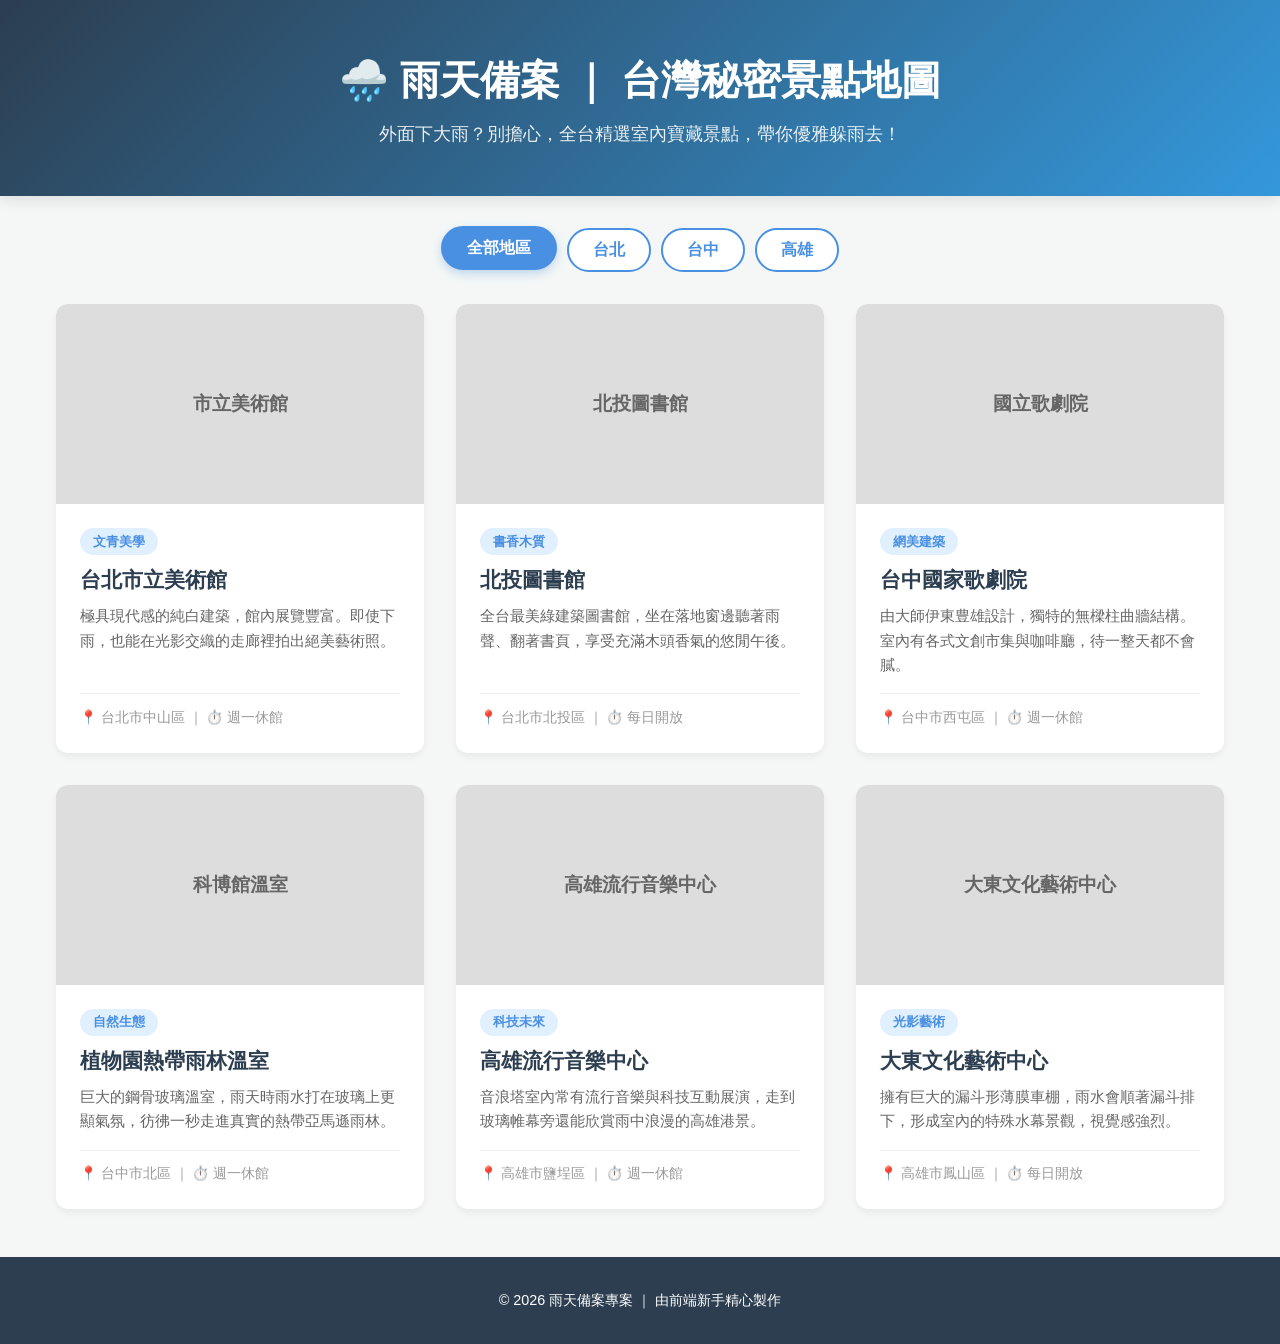
==== rainy-day/index.html @ e61b1279 "新增雨天備案網頁" ====
<!DOCTYPE html>
<html lang="zh-TW">
<head>
    <meta charset="UTF-8">
    <meta name="viewport" content="width=device-width, initial-scale=1.0">
    <title>雨天備案｜台灣秘密景點地圖</title>
    <style>
        /* --- 基礎設定 & 變數 (參考個人作品集風) --- */
        :root {
            --primary-color: #4a90e2;
            --bg-color: #f4f7f6;
            --card-bg: #ffffff;
            --text-color: #333333;
        }

        * {
            margin: 0;
            padding: 0;
            box-sizing: border-box;
            font-family: 'Segoe UI', Tahoma, Geneva, Verdana, sans-serif;
        }

        body {
            background-color: var(--bg-color);
            color: var(--text-color);
            line-height: 1.6;
        }

        /* --- 橫幅標頭 (參考 YouTuber 範例的大氣視覺) --- */
        header {
            background: linear-gradient(135deg, #2c3e50, #3498db);
            color: white;
            text-align: center;
            padding: 3rem 1rem;
            box-shadow: 0 4px 15px rgba(0,0,0,0.1);
        }

        header h1 {
            font-size: 2.5rem;
            margin-bottom: 0.5rem;
        }

        header p {
            font-size: 1.1rem;
            opacity: 0.9;
        }

        /* --- 篩選按鈕區 (創新點：互動控制) --- */
        .filter-container {
            max-width: 1200px;
            margin: 2rem auto;
            padding: 0 1rem;
            display: flex;
            flex-wrap: wrap;
            justify-content: center;
            gap: 10px;
        }

        .filter-btn {
            background-color: var(--card-bg);
            border: 2px solid var(--primary-color);
            color: var(--primary-color);
            padding: 0.6rem 1.5rem;
            font-size: 1rem;
            font-weight: bold;
            border-radius: 25px;
            cursor: pointer;
            transition: all 0.3s ease;
        }

        .filter-btn.active, .filter-btn:hover {
            background-color: var(--primary-color);
            color: white;
            transform: translateY(-2px);
            box-shadow: 0 4px 10px rgba(74, 144, 226, 0.3);
        }

        /* --- 景點卡片網格 (參考寵物照顧網的 Grid 佈局) --- */
        .gallery-container {
            max-width: 1200px;
            margin: 0 auto 3rem auto;
            padding: 0 1rem;
            display: grid;
            grid-template-columns: repeat(auto-fill, minmax(300px, 1fr));
            gap: 2rem;
        }

        .spot-card {
            background-color: var(--card-bg);
            border-radius: 12px;
            overflow: hidden;
            box-shadow: 0 4px 6px rgba(0,0,0,0.05);
            transition: transform 0.3s ease, box-shadow 0.3s ease;
            display: flex;
            flex-direction: column;
        }

        .spot-card:hover {
            transform: translateY(-5px);
            box-shadow: 0 12px 20px rgba(0,0,0,0.1);
        }

        .spot-img {
            width: 100%;
            height: 200px;
            background-color: #ddd;
            display: flex;
            align-items: center;
            justify-content: center;
            color: #666;
            font-weight: bold;
            font-size: 1.2rem;
            background-size: cover;
            background-position: center;
        }

        .spot-info {
            padding: 1.5rem;
            display: flex;
            flex-direction: column;
            flex-grow: 1;
        }

        .spot-tag {
            align-self: flex-start;
            background-color: #e1f0fe;
            color: var(--primary-color);
            padding: 0.2rem 0.8rem;
            font-size: 0.8rem;
            font-weight: bold;
            border-radius: 15px;
            margin-bottom: 0.5rem;
        }

        .spot-title {
            font-size: 1.3rem;
            margin-bottom: 0.5rem;
            color: #2c3e50;
        }

        .spot-desc {
            font-size: 0.95rem;
            color: #666;
            margin-bottom: 1rem;
            flex-grow: 1;
        }

        .spot-meta {
            font-size: 0.85rem;
            color: #999;
            border-top: 1px solid #eee;
            padding-top: 0.8rem;
        }

        /* 頁尾 */
        footer {
            text-align: center;
            padding: 2rem;
            background-color: #2c3e50;
            color: white;
            font-size: 0.9rem;
        }
    </style>
</head>
<body>

    <header>
        <h1>🌧️ 雨天備案 ｜ 台灣秘密景點地圖</h1>
        <p>外面下大雨？別擔心，全台精選室內寶藏景點，帶你優雅躲雨去！</p>
    </header>

    <div class="filter-container">
        <button class="filter-btn active" data-target="all">全部地區</button>
        <button class="filter-btn" data-target="taipei">台北</button>
        <button class="filter-btn" data-target="taichung">台中</button>
        <button class="filter-btn" data-target="kaohsiung">高雄</button>
    </div>

    <main class="gallery-container" id="gallery">
        
        <div class="spot-card" data-category="taipei">
            <div class="spot-img" style="background-image: url('https://picsum.photos/id/1019/600/400')">市立美術館</div>
            <div class="spot-info">
                <span class="spot-tag">文青美學</span>
                <h3 class="spot-title">台北市立美術館</h3>
                <p class="spot-desc">極具現代感的純白建築，館內展覽豐富。即使下雨，也能在光影交織的走廊裡拍出絕美藝術照。</p>
                <div class="spot-meta">📍 台北市中山區 ｜ ⏱️ 週一休館</div>
            </div>
        </div>

        <div class="spot-card" data-category="taipei">
            <div class="spot-img" style="background-image: url('https://picsum.photos/id/367/600/400')">北投圖書館</div>
            <div class="spot-info">
                <span class="spot-tag">書香木質</span>
                <h3 class="spot-title">北投圖書館</h3>
                <p class="spot-desc">全台最美綠建築圖書館，坐在落地窗邊聽著雨聲、翻著書頁，享受充滿木頭香氣的悠閒午後。</p>
                <div class="spot-meta">📍 台北市北投區 ｜ ⏱️ 每日開放</div>
            </div>
        </div>

        <div class="spot-card" data-category="taichung">
            <div class="spot-img" style="background-image: url('https://picsum.photos/id/433/600/400')">國立歌劇院</div>
            <div class="spot-info">
                <span class="spot-tag">網美建築</span>
                <h3 class="spot-title">台中國家歌劇院</h3>
                <p class="spot-desc">由大師伊東豊雄設計，獨特的無樑柱曲牆結構。室內有各式文創市集與咖啡廳，待一整天都不會膩。</p>
                <div class="spot-meta">📍 台中市西屯區 ｜ ⏱️ 週一休館</div>
            </div>
        </div>

        <div class="spot-card" data-category="taichung">
            <div class="spot-img" style="background-image: url('https://picsum.photos/id/96/600/400')">科博館溫室</div>
            <div class="spot-info">
                <span class="spot-tag">自然生態</span>
                <h3 class="spot-title">植物園熱帶雨林溫室</h3>
                <p class="spot-desc">巨大的鋼骨玻璃溫室，雨天時雨水打在玻璃上更顯氣氛，彷彿一秒走進真實的熱帶亞馬遜雨林。</p>
                <div class="spot-meta">📍 台中市北區 ｜ ⏱️ 週一休館</div>
            </div>
        </div>

        <div class="spot-card" data-category="kaohsiung">
            <div class="spot-img" style="background-image: url('https://picsum.photos/id/225/600/400')">高雄流行音樂中心</div>
            <div class="spot-info">
                <span class="spot-tag">科技未來</span>
                <h3 class="spot-title">高雄流行音樂中心</h3>
                <p class="spot-desc">音浪塔室內常有流行音樂與科技互動展演，走到玻璃帷幕旁還能欣賞雨中浪漫的高雄港景。</p>
                <div class="spot-meta">📍 高雄市鹽埕區 ｜ ⏱️ 週一休館</div>
            </div>
        </div>

        <div class="spot-card" data-category="kaohsiung">
            <div class="spot-img" style="background-image: url('https://picsum.photos/id/1062/600/400')">大東文化藝術中心</div>
            <div class="spot-info">
                <span class="spot-tag">光影藝術</span>
                <h3 class="spot-title">大東文化藝術中心</h3>
                <p class="spot-desc">擁有巨大的漏斗形薄膜車棚，雨水會順著漏斗排下，形成室內的特殊水幕景觀，視覺感強烈。</p>
                <div class="spot-meta">📍 高雄市鳳山區 ｜ ⏱️ 每日開放</div>
            </div>
        </div>

    </main>

    <footer>
        <p>&copy; 2026 雨天備案專案 ｜ 由前端新手精心製作</p>
    </footer>

    <script>
        document.addEventListener('DOMContentLoaded', () => {
            const buttons = document.querySelectorAll('.filter-btn');
            const cards = document.querySelectorAll('.spot-card');

            buttons.forEach(button => {
                button.addEventListener('click', () => {
                    // 1. 切換按鈕的 active 狀態
                    buttons.forEach(btn => btn.classList.remove('active'));
                    button.classList.add('active');

                    // 2. 獲取點擊的地區分類
                    const target = button.getAttribute('data-target');

                    // 3. 篩選卡片顯示
                    cards.forEach(card => {
                        const category = card.getAttribute('data-category');
                        
                        if (target === 'all' || target === category) {
                            card.style.display = 'flex'; // 顯示
                        } else {
                            card.style.display = 'none'; // 隱藏
                        }
                    });
                });
            });
        });
    </script>
</body>
</html>
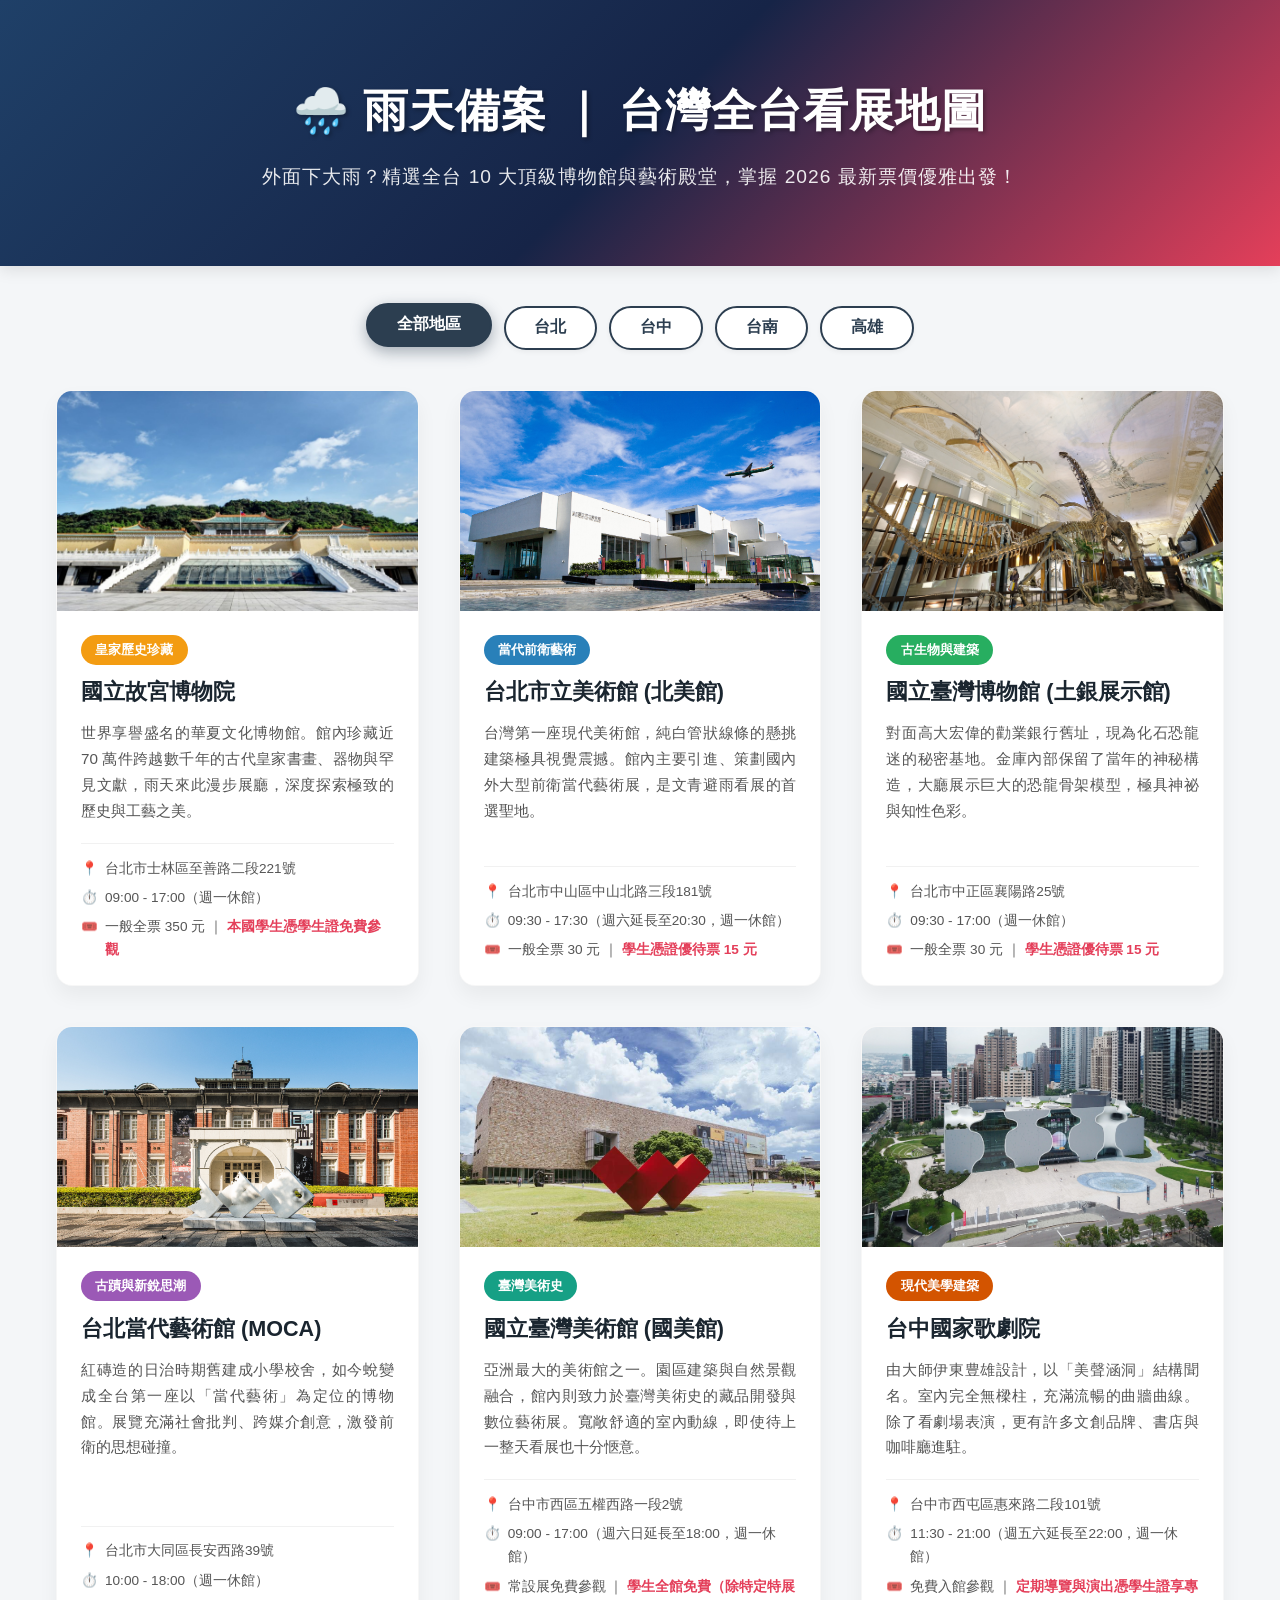
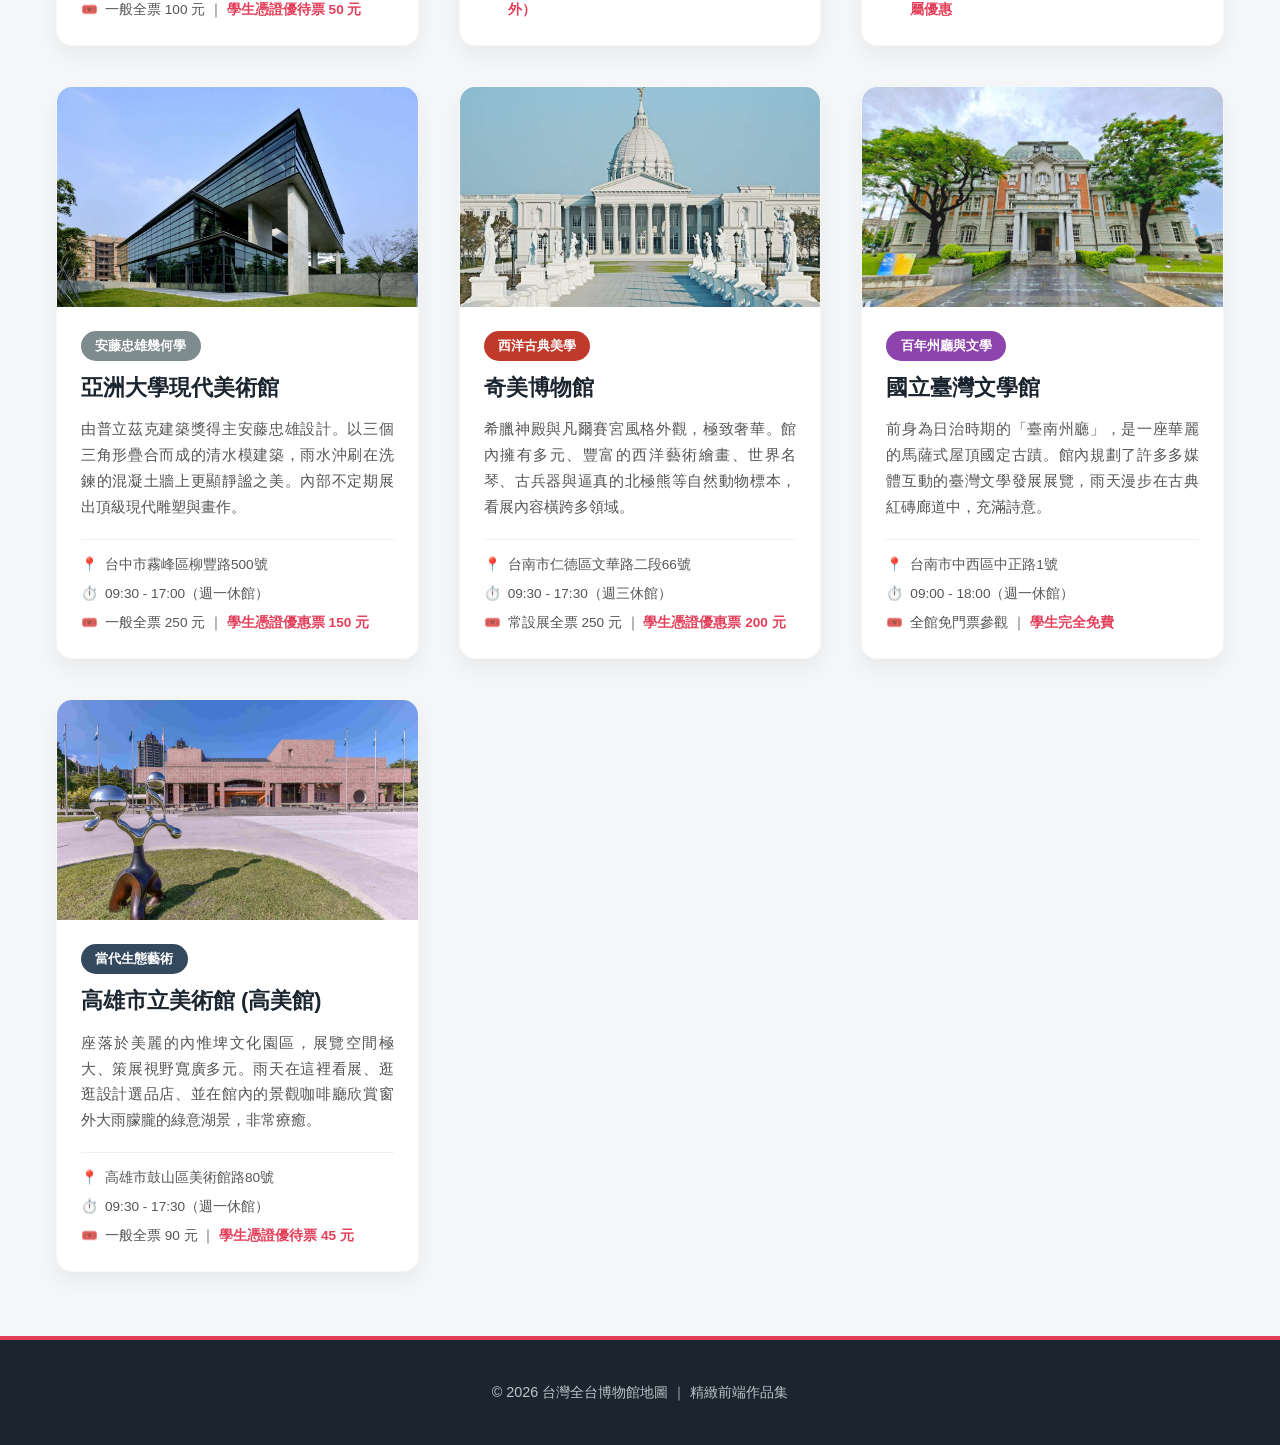
==== commit 28b8b7db: "更新雨天備案地圖" ====
--- a/rainy-day/index.html
+++ b/rainy-day/index.html
@@ -3,115 +3,116 @@
 <head>
     <meta charset="UTF-8">
     <meta name="viewport" content="width=device-width, initial-scale=1.0">
-    <title>雨天備案｜台灣秘密景點地圖</title>
+    <title>雨天備案｜台灣全台博物館地圖</title>
     <style>
-        /* --- 基礎設定 & 變數 (參考個人作品集風) --- */
+        /* --- 基礎設定 & 變數 --- */
         :root {
-            --primary-color: #4a90e2;
-            --bg-color: #f4f7f6;
+            --primary-color: #2c3e50;
+            --accent-color: #e43f5a;
+            --bg-color: #f4f6f8;
             --card-bg: #ffffff;
-            --text-color: #333333;
+            --text-color: #34495e;
         }
 
         * {
             margin: 0;
             padding: 0;
             box-sizing: border-box;
-            font-family: 'Segoe UI', Tahoma, Geneva, Verdana, sans-serif;
+            font-family: 'PingFang TC', 'Heiti TC', 'Microsoft JhengHei', sans-serif;
         }
 
         body {
             background-color: var(--bg-color);
             color: var(--text-color);
-            line-height: 1.6;
-        }
-
-        /* --- 橫幅標頭 (參考 YouTuber 範例的大氣視覺) --- */
+            line-height: 1.7;
+        }
+
+        /* --- 視覺大氣的網頁標頭 --- */
         header {
-            background: linear-gradient(135deg, #2c3e50, #3498db);
+            background: linear-gradient(135deg, #1f4068, #162447, #e43f5a);
             color: white;
             text-align: center;
-            padding: 3rem 1rem;
+            padding: 4.5rem 1rem;
             box-shadow: 0 4px 15px rgba(0,0,0,0.1);
         }
 
         header h1 {
-            font-size: 2.5rem;
-            margin-bottom: 0.5rem;
+            font-size: 2.8rem;
+            margin-bottom: 0.8rem;
+            text-shadow: 2px 2px 4px rgba(0,0,0,0.3);
+            letter-spacing: 1px;
         }
 
         header p {
-            font-size: 1.1rem;
+            font-size: 1.2rem;
             opacity: 0.9;
-        }
-
-        /* --- 篩選按鈕區 (創新點：互動控制) --- */
+            letter-spacing: 1px;
+        }
+
+        /* --- 縣市互動篩選按鈕 --- */
         .filter-container {
             max-width: 1200px;
-            margin: 2rem auto;
+            margin: 2.5rem auto;
             padding: 0 1rem;
             display: flex;
             flex-wrap: wrap;
             justify-content: center;
-            gap: 10px;
+            gap: 12px;
         }
 
         .filter-btn {
             background-color: var(--card-bg);
             border: 2px solid var(--primary-color);
             color: var(--primary-color);
-            padding: 0.6rem 1.5rem;
+            padding: 0.6rem 1.8rem;
             font-size: 1rem;
-            font-weight: bold;
-            border-radius: 25px;
+            font-weight: 600;
+            border-radius: 30px;
             cursor: pointer;
-            transition: all 0.3s ease;
+            transition: all 0.3s cubic-bezier(0.25, 0.8, 0.25, 1);
+            box-shadow: 0 2px 5px rgba(0,0,0,0.05);
         }
 
         .filter-btn.active, .filter-btn:hover {
             background-color: var(--primary-color);
             color: white;
-            transform: translateY(-2px);
-            box-shadow: 0 4px 10px rgba(74, 144, 226, 0.3);
-        }
-
-        /* --- 景點卡片網格 (參考寵物照顧網的 Grid 佈局) --- */
+            transform: translateY(-3px);
+            box-shadow: 0 5px 15px rgba(44, 62, 80, 0.4);
+        }
+
+        /* --- 景點卡片 RWD 網格佈局 --- */
         .gallery-container {
             max-width: 1200px;
-            margin: 0 auto 3rem auto;
+            margin: 0 auto 4rem auto;
             padding: 0 1rem;
             display: grid;
-            grid-template-columns: repeat(auto-fill, minmax(300px, 1fr));
-            gap: 2rem;
+            grid-template-columns: repeat(auto-fill, minmax(320px, 1fr));
+            gap: 2.5rem;
         }
 
         .spot-card {
             background-color: var(--card-bg);
-            border-radius: 12px;
+            border-radius: 16px;
             overflow: hidden;
-            box-shadow: 0 4px 6px rgba(0,0,0,0.05);
-            transition: transform 0.3s ease, box-shadow 0.3s ease;
+            box-shadow: 0 10px 20px rgba(0,0,0,0.05);
+            transition: all 0.3s cubic-bezier(0.25, 0.8, 0.25, 1);
             display: flex;
             flex-direction: column;
+            border: 1px solid rgba(0,0,0,0.03);
         }
 
         .spot-card:hover {
-            transform: translateY(-5px);
-            box-shadow: 0 12px 20px rgba(0,0,0,0.1);
+            transform: translateY(-8px);
+            box-shadow: 0 15px 30px rgba(0,0,0,0.12);
         }
 
         .spot-img {
             width: 100%;
-            height: 200px;
-            background-color: #ddd;
-            display: flex;
-            align-items: center;
-            justify-content: center;
-            color: #666;
-            font-weight: bold;
-            font-size: 1.2rem;
+            height: 220px;
             background-size: cover;
             background-position: center;
+            position: relative;
+            background-repeat: no-repeat;
         }
 
         .spot-info {
@@ -119,129 +120,232 @@
             display: flex;
             flex-direction: column;
             flex-grow: 1;
+            background: #fff;
         }
 
         .spot-tag {
             align-self: flex-start;
-            background-color: #e1f0fe;
+            background-color: #ebedef;
             color: var(--primary-color);
-            padding: 0.2rem 0.8rem;
+            padding: 0.25rem 0.9rem;
             font-size: 0.8rem;
-            font-weight: bold;
-            border-radius: 15px;
-            margin-bottom: 0.5rem;
+            font-weight: 700;
+            border-radius: 20px;
+            margin-bottom: 0.6rem;
         }
 
         .spot-title {
-            font-size: 1.3rem;
-            margin-bottom: 0.5rem;
-            color: #2c3e50;
+            font-size: 1.35rem;
+            margin-bottom: 0.6rem;
+            color: #1a252f;
+            font-weight: 700;
         }
 
         .spot-desc {
             font-size: 0.95rem;
-            color: #666;
-            margin-bottom: 1rem;
+            color: #555;
+            margin-bottom: 1.2rem;
             flex-grow: 1;
-        }
-
+            text-align: justify;
+        }
+
+        /* 資訊區塊樣式優化 */
         .spot-meta {
             font-size: 0.85rem;
-            color: #999;
-            border-top: 1px solid #eee;
+            color: #555;
+            border-top: 1px solid #f1f1f1;
             padding-top: 0.8rem;
+            display: flex;
+            flex-direction: column;
+            gap: 6px;
+        }
+
+        .spot-meta div {
+            display: flex;
+            align-items: flex-start;
+        }
+
+        .spot-meta span.icon {
+            min-width: 24px;
+        }
+
+        .student-discount {
+            color: #e43f5a;
+            font-weight: 600;
         }
 
         /* 頁尾 */
         footer {
             text-align: center;
-            padding: 2rem;
-            background-color: #2c3e50;
-            color: white;
+            padding: 2.5rem;
+            background-color: #1a252f;
+            color: #bdc3c7;
             font-size: 0.9rem;
+            border-top: 4px solid var(--accent-color);
         }
     </style>
 </head>
 <body>
 
     <header>
-        <h1>🌧️ 雨天備案 ｜ 台灣秘密景點地圖</h1>
-        <p>外面下大雨？別擔心，全台精選室內寶藏景點，帶你優雅躲雨去！</p>
+        <h1>🌧️ 雨天備案 ｜ 台灣全台看展地圖</h1>
+        <p>外面下大雨？精選全台 10 大頂級博物館與藝術殿堂，掌握 2026 最新票價優雅出發！</p>
     </header>
 
     <div class="filter-container">
         <button class="filter-btn active" data-target="all">全部地區</button>
         <button class="filter-btn" data-target="taipei">台北</button>
         <button class="filter-btn" data-target="taichung">台中</button>
+        <button class="filter-btn" data-target="tainan">台南</button>
         <button class="filter-btn" data-target="kaohsiung">高雄</button>
     </div>
 
     <main class="gallery-container" id="gallery">
         
         <div class="spot-card" data-category="taipei">
-            <div class="spot-img" style="background-image: url('https://picsum.photos/id/1019/600/400')">市立美術館</div>
-            <div class="spot-info">
-                <span class="spot-tag">文青美學</span>
-                <h3 class="spot-title">台北市立美術館</h3>
-                <p class="spot-desc">極具現代感的純白建築，館內展覽豐富。即使下雨，也能在光影交織的走廊裡拍出絕美藝術照。</p>
-                <div class="spot-meta">📍 台北市中山區 ｜ ⏱️ 週一休館</div>
+            <div class="spot-img" style="background-image: url('./images/npm.jpg')"></div>
+            <div class="spot-info">
+                <span class="spot-tag" style="background-color: #f39c12; color: white;">皇家歷史珍藏</span>
+                <h3 class="spot-title">國立故宮博物院</h3>
+                <p class="spot-desc">世界享譽盛名的華夏文化博物館。館內珍藏近 70 萬件跨越數千年的古代皇家書畫、器物與罕見文獻，雨天來此漫步展廳，深度探索極致的歷史與工藝之美。</p>
+                <div class="spot-meta">
+                    <div><span class="icon">📍</span><span>台北市士林區至善路二段221號</span></div>
+                    <div><span class="icon">⏱️</span><span>09:00 - 17:00（週一休館）</span></div>
+                    <div><span class="icon">🎟️</span><span>一般全票 350 元 ｜ <span class="student-discount">本國學生憑學生證免費參觀</span></span></div>
+                </div>
             </div>
         </div>
 
         <div class="spot-card" data-category="taipei">
-            <div class="spot-img" style="background-image: url('https://picsum.photos/id/367/600/400')">北投圖書館</div>
-            <div class="spot-info">
-                <span class="spot-tag">書香木質</span>
-                <h3 class="spot-title">北投圖書館</h3>
-                <p class="spot-desc">全台最美綠建築圖書館，坐在落地窗邊聽著雨聲、翻著書頁，享受充滿木頭香氣的悠閒午後。</p>
-                <div class="spot-meta">📍 台北市北投區 ｜ ⏱️ 每日開放</div>
+            <div class="spot-img" style="background-image: url('./images/tfam.jpg')"></div>
+            <div class="spot-info">
+                <span class="spot-tag" style="background-color: #2980b9; color: white;">當代前衛藝術</span>
+                <h3 class="spot-title">台北市立美術館 (北美館)</h3>
+                <p class="spot-desc">台灣第一座現代美術館，純白管狀線條的懸挑建築極具視覺震撼。館內主要引進、策劃國內外大型前衛當代藝術展，是文青避雨看展的首選聖地。</p>
+                <div class="spot-meta">
+                    <div><span class="icon">📍</span><span>台北市中山區中山北路三段181號</span></div>
+                    <div><span class="icon">⏱️</span><span>09:30 - 17:30（週六延長至20:30，週一休館）</span></div>
+                    <div><span class="icon">🎟️</span><span>一般全票 30 元 ｜ <span class="student-discount">學生憑證優待票 15 元</span></span></div>
+                </div>
+            </div>
+        </div>
+
+        <div class="spot-card" data-category="taipei">
+            <div class="spot-img" style="background-image: url('./images/ntm.jpg')"></div>
+            <div class="spot-info">
+                <span class="spot-tag" style="background-color: #27ae60; color: white;">古生物與建築</span>
+                <h3 class="spot-title">國立臺灣博物館 (土銀展示館)</h3>
+                <p class="spot-desc">對面高大宏偉的勸業銀行舊址，現為化石恐龍迷的秘密基地。金庫內部保留了當年的神秘構造，大廳展示巨大的恐龍骨架模型，極具神祕與知性色彩。</p>
+                <div class="spot-meta">
+                    <div><span class="icon">📍</span><span>台北市中正區襄陽路25號</span></div>
+                    <div><span class="icon">⏱️</span><span>09:30 - 17:00（週一休館）</span></div>
+                    <div><span class="icon">🎟️</span><span>一般全票 30 元 ｜ <span class="student-discount">學生憑證優待票 15 元</span></span></div>
+                </div>
+            </div>
+        </div>
+
+        <div class="spot-card" data-category="taipei">
+            <div class="spot-img" style="background-image: url('./images/moca.jpg')"></div>
+            <div class="spot-info">
+                <span class="spot-tag" style="background-color: #9b59b6; color: white;">古蹟與新銳思潮</span>
+                <h3 class="spot-title">台北當代藝術館 (MOCA)</h3>
+                <p class="spot-desc">紅磚造的日治時期舊建成小學校舍，如今蛻變成全台第一座以「當代藝術」為定位的博物館。展覽充滿社會批判、跨媒介創意，激發前衛的思想碰撞。</p>
+                <div class="spot-meta">
+                    <div><span class="icon">📍</span><span>台北市大同區長安西路39號</span></div>
+                    <div><span class="icon">⏱️</span><span>10:00 - 18:00（週一休館）</span></div>
+                    <div><span class="icon">🎟️</span><span>一般全票 100 元 ｜ <span class="student-discount">學生憑證優待票 50 元</span></span></div>
+                </div>
             </div>
         </div>
 
         <div class="spot-card" data-category="taichung">
-            <div class="spot-img" style="background-image: url('https://picsum.photos/id/433/600/400')">國立歌劇院</div>
-            <div class="spot-info">
-                <span class="spot-tag">網美建築</span>
+            <div class="spot-img" style="background-image: url('./images/ntmofa.jpg')"></div>
+            <div class="spot-info">
+                <span class="spot-tag" style="background-color: #16a085; color: white;">臺灣美術史</span>
+                <h3 class="spot-title">國立臺灣美術館 (國美館)</h3>
+                <p class="spot-desc">亞洲最大的美術館之一。園區建築與自然景觀融合，館內則致力於臺灣美術史的藏品開發與數位藝術展。寬敞舒適的室內動線，即使待上一整天看展也十分愜意。</p>
+                <div class="spot-meta">
+                    <div><span class="icon">📍</span><span>台中市西區五權西路一段2號</span></div>
+                    <div><span class="icon">⏱️</span><span>09:00 - 17:00（週六日延長至18:00，週一休館）</span></div>
+                    <div><span class="icon">🎟️</span><span>常設展免費參觀 ｜ <span class="student-discount">學生全館免費（除特定特展外）</span></span></div>
+                </div>
+            </div>
+        </div>
+
+        <div class="spot-card" data-category="taichung">
+            <div class="spot-img" style="background-image: url('./images/opera.jpg')"></div>
+            <div class="spot-info">
+                <span class="spot-tag" style="background-color: #d35400; color: white;">現代美學建築</span>
                 <h3 class="spot-title">台中國家歌劇院</h3>
-                <p class="spot-desc">由大師伊東豊雄設計，獨特的無樑柱曲牆結構。室內有各式文創市集與咖啡廳，待一整天都不會膩。</p>
-                <div class="spot-meta">📍 台中市西屯區 ｜ ⏱️ 週一休館</div>
+                <p class="spot-desc">由大師伊東豊雄設計，以「美聲涵洞」結構聞名。室內完全無樑柱，充滿流暢的曲牆曲線。除了看劇場表演，更有許多文創品牌、書店與咖啡廳進駐。</p>
+                <div class="spot-meta">
+                    <div><span class="icon">📍</span><span>台中市西屯區惠來路二段101號</span></div>
+                    <div><span class="icon">⏱️</span><span>11:30 - 21:00（週五六延長至22:00，週一休館）</span></div>
+                    <div><span class="icon">🎟️</span><span>免費入館參觀 ｜ <span class="student-discount">定期導覽與演出憑學生證享專屬優惠</span></span></div>
+                </div>
             </div>
         </div>
 
         <div class="spot-card" data-category="taichung">
-            <div class="spot-img" style="background-image: url('https://picsum.photos/id/96/600/400')">科博館溫室</div>
-            <div class="spot-info">
-                <span class="spot-tag">自然生態</span>
-                <h3 class="spot-title">植物園熱帶雨林溫室</h3>
-                <p class="spot-desc">巨大的鋼骨玻璃溫室，雨天時雨水打在玻璃上更顯氣氛，彷彿一秒走進真實的熱帶亞馬遜雨林。</p>
-                <div class="spot-meta">📍 台中市北區 ｜ ⏱️ 週一休館</div>
+            <div class="spot-img" style="background-image: url('./images/asia-museum.jpg')"></div>
+            <div class="spot-info">
+                <span class="spot-tag" style="background-color: #7f8c8d; color: white;">安藤忠雄幾何學</span>
+                <h3 class="spot-title">亞洲大學現代美術館</h3>
+                <p class="spot-desc">由普立茲克建築獎得主安藤忠雄設計。以三個三角形疊合而成的清水模建築，雨水沖刷在洗鍊的混凝土牆上更顯靜謐之美。內部不定期展出頂級現代雕塑與畫作。</p>
+                <div class="spot-meta">
+                    <div><span class="icon">📍</span><span>台中市霧峰區柳豐路500號</span></div>
+                    <div><span class="icon">⏱️</span><span>09:30 - 17:00（週一休館）</span></div>
+                    <div><span class="icon">🎟️</span><span>一般全票 250 元 ｜ <span class="student-discount">學生憑證優惠票 150 元</span></span></div>
+                </div>
+            </div>
+        </div>
+
+        <div class="spot-card" data-category="tainan">
+            <div class="spot-img" style="background-image: url('./images/chimei.jpg')"></div>
+            <div class="spot-info">
+                <span class="spot-tag" style="background-color: #c0392b; color: white;">西洋古典美學</span>
+                <h3 class="spot-title">奇美博物館</h3>
+                <p class="spot-desc">希臘神殿與凡爾賽宮風格外觀，極致奢華。館內擁有多元、豐富的西洋藝術繪畫、世界名琴、古兵器與逼真的北極熊等自然動物標本，看展內容橫跨多領域。</p>
+                <div class="spot-meta">
+                    <div><span class="icon">📍</span><span>台南市仁德區文華路二段66號</span></div>
+                    <div><span class="icon">⏱️</span><span>09:30 - 17:30（週三休館）</span></div>
+                    <div><span class="icon">🎟️</span><span>常設展全票 250 元 ｜ <span class="student-discount">學生憑證優惠票 200 元</span></span></div>
+                </div>
+            </div>
+        </div>
+
+        <div class="spot-card" data-category="tainan">
+            <div class="spot-img" style="background-image: url('./images/nmtl.jpg')"></div>
+            <div class="spot-info">
+                <span class="spot-tag" style="background-color: #8e44ad; color: white;">百年州廳與文學</span>
+                <h3 class="spot-title">國立臺灣文學館</h3>
+                <p class="spot-desc">前身為日治時期的「臺南州廳」，是一座華麗的馬薩式屋頂國定古蹟。館內規劃了許多多媒體互動的臺灣文學發展展覽，雨天漫步在古典紅磚廊道中，充滿詩意。</p>
+                <div class="spot-meta">
+                    <div><span class="icon">📍</span><span>台南市中西區中正路1號</span></div>
+                    <div><span class="icon">⏱️</span><span>09:00 - 18:00（週一休館）</span></div>
+                    <div><span class="icon">🎟️</span><span>全館免門票參觀 ｜ <span class="student-discount">學生完全免費</span></span></div>
+                </div>
             </div>
         </div>
 
         <div class="spot-card" data-category="kaohsiung">
-            <div class="spot-img" style="background-image: url('https://picsum.photos/id/225/600/400')">高雄流行音樂中心</div>
-            <div class="spot-info">
-                <span class="spot-tag">科技未來</span>
-                <h3 class="spot-title">高雄流行音樂中心</h3>
-                <p class="spot-desc">音浪塔室內常有流行音樂與科技互動展演，走到玻璃帷幕旁還能欣賞雨中浪漫的高雄港景。</p>
-                <div class="spot-meta">📍 高雄市鹽埕區 ｜ ⏱️ 週一休館</div>
-            </div>
-        </div>
-
-        <div class="spot-card" data-category="kaohsiung">
-            <div class="spot-img" style="background-image: url('https://picsum.photos/id/1062/600/400')">大東文化藝術中心</div>
-            <div class="spot-info">
-                <span class="spot-tag">光影藝術</span>
-                <h3 class="spot-title">大東文化藝術中心</h3>
-                <p class="spot-desc">擁有巨大的漏斗形薄膜車棚，雨水會順著漏斗排下，形成室內的特殊水幕景觀，視覺感強烈。</p>
-                <div class="spot-meta">📍 高雄市鳳山區 ｜ ⏱️ 每日開放</div>
+            <div class="spot-img" style="background-image: url('./images/kmfa.jpg')"></div>
+            <div class="spot-info">
+                <span class="spot-tag" style="background-color: #34495e; color: white;">當代生態藝術</span>
+                <h3 class="spot-title">高雄市立美術館 (高美館)</h3>
+                <p class="spot-desc">座落於美麗的內惟埤文化園區，展覽空間極大、策展視野寬廣多元。雨天在這裡看展、逛逛設計選品店、並在館內的景觀咖啡廳欣賞窗外大雨朦朧的綠意湖景，非常療癒。</p>
+                <div class="spot-meta">
+                    <div><span class="icon">📍</span><span>高雄市鼓山區美術館路80號</span></div>
+                    <div><span class="icon">⏱️</span><span>09:30 - 17:30（週一休館）</span></div>
+                    <div><span class="icon">🎟️</span><span>一般全票 90 元 ｜ <span class="student-discount">學生憑證優待票 45 元</span></span></div>
+                </div>
             </div>
         </div>
 
     </main>
 
     <footer>
-        <p>&copy; 2026 雨天備案專案 ｜ 由前端新手精心製作</p>
+        <p>&copy; 2026 台灣全台博物館地圖 ｜ 精緻前端作品集</p>
     </footer>
 
     <script>
@@ -251,21 +355,18 @@
 
             buttons.forEach(button => {
                 button.addEventListener('click', () => {
-                    // 1. 切換按鈕的 active 狀態
                     buttons.forEach(btn => btn.classList.remove('active'));
                     button.classList.add('active');
 
-                    // 2. 獲取點擊的地區分類
                     const target = button.getAttribute('data-target');
 
-                    // 3. 篩選卡片顯示
                     cards.forEach(card => {
                         const category = card.getAttribute('data-category');
                         
                         if (target === 'all' || target === category) {
-                            card.style.display = 'flex'; // 顯示
+                            card.style.display = 'flex';
                         } else {
-                            card.style.display = 'none'; // 隱藏
+                            card.style.display = 'none';
                         }
                     });
                 });
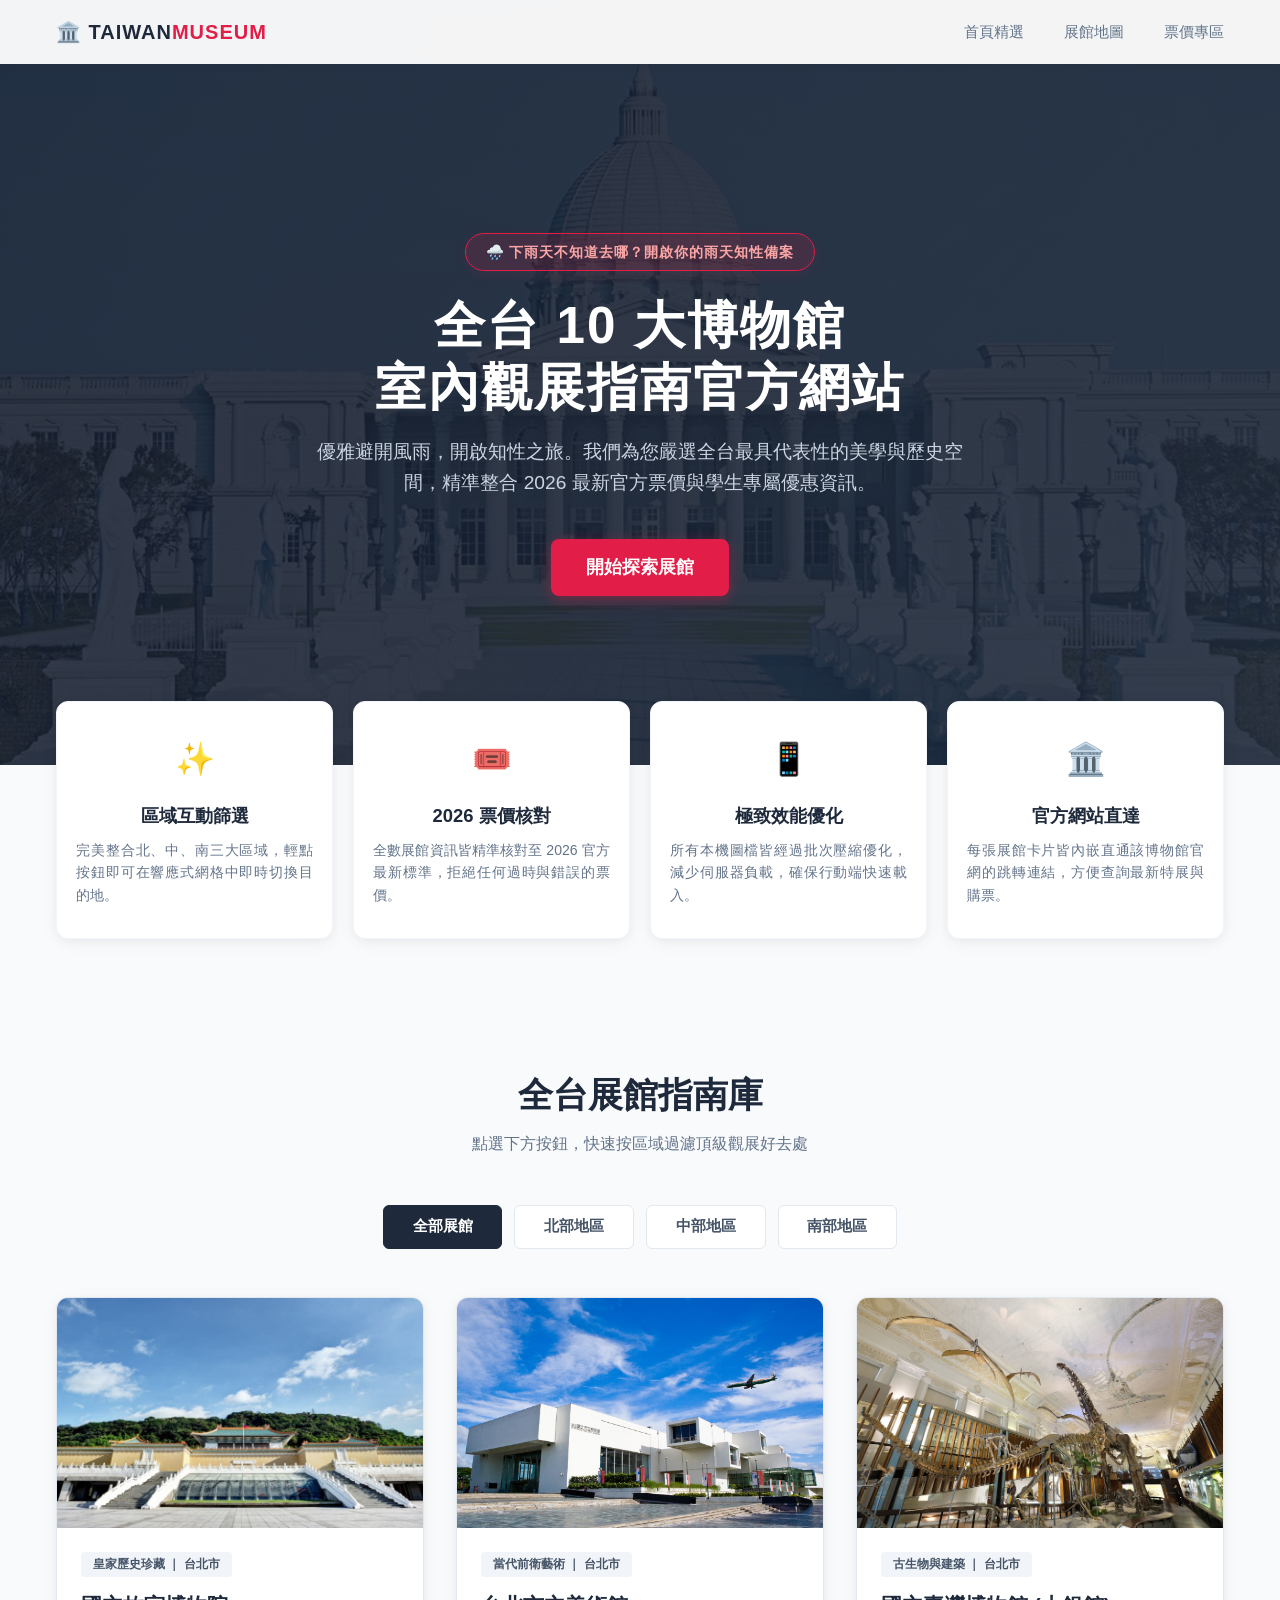
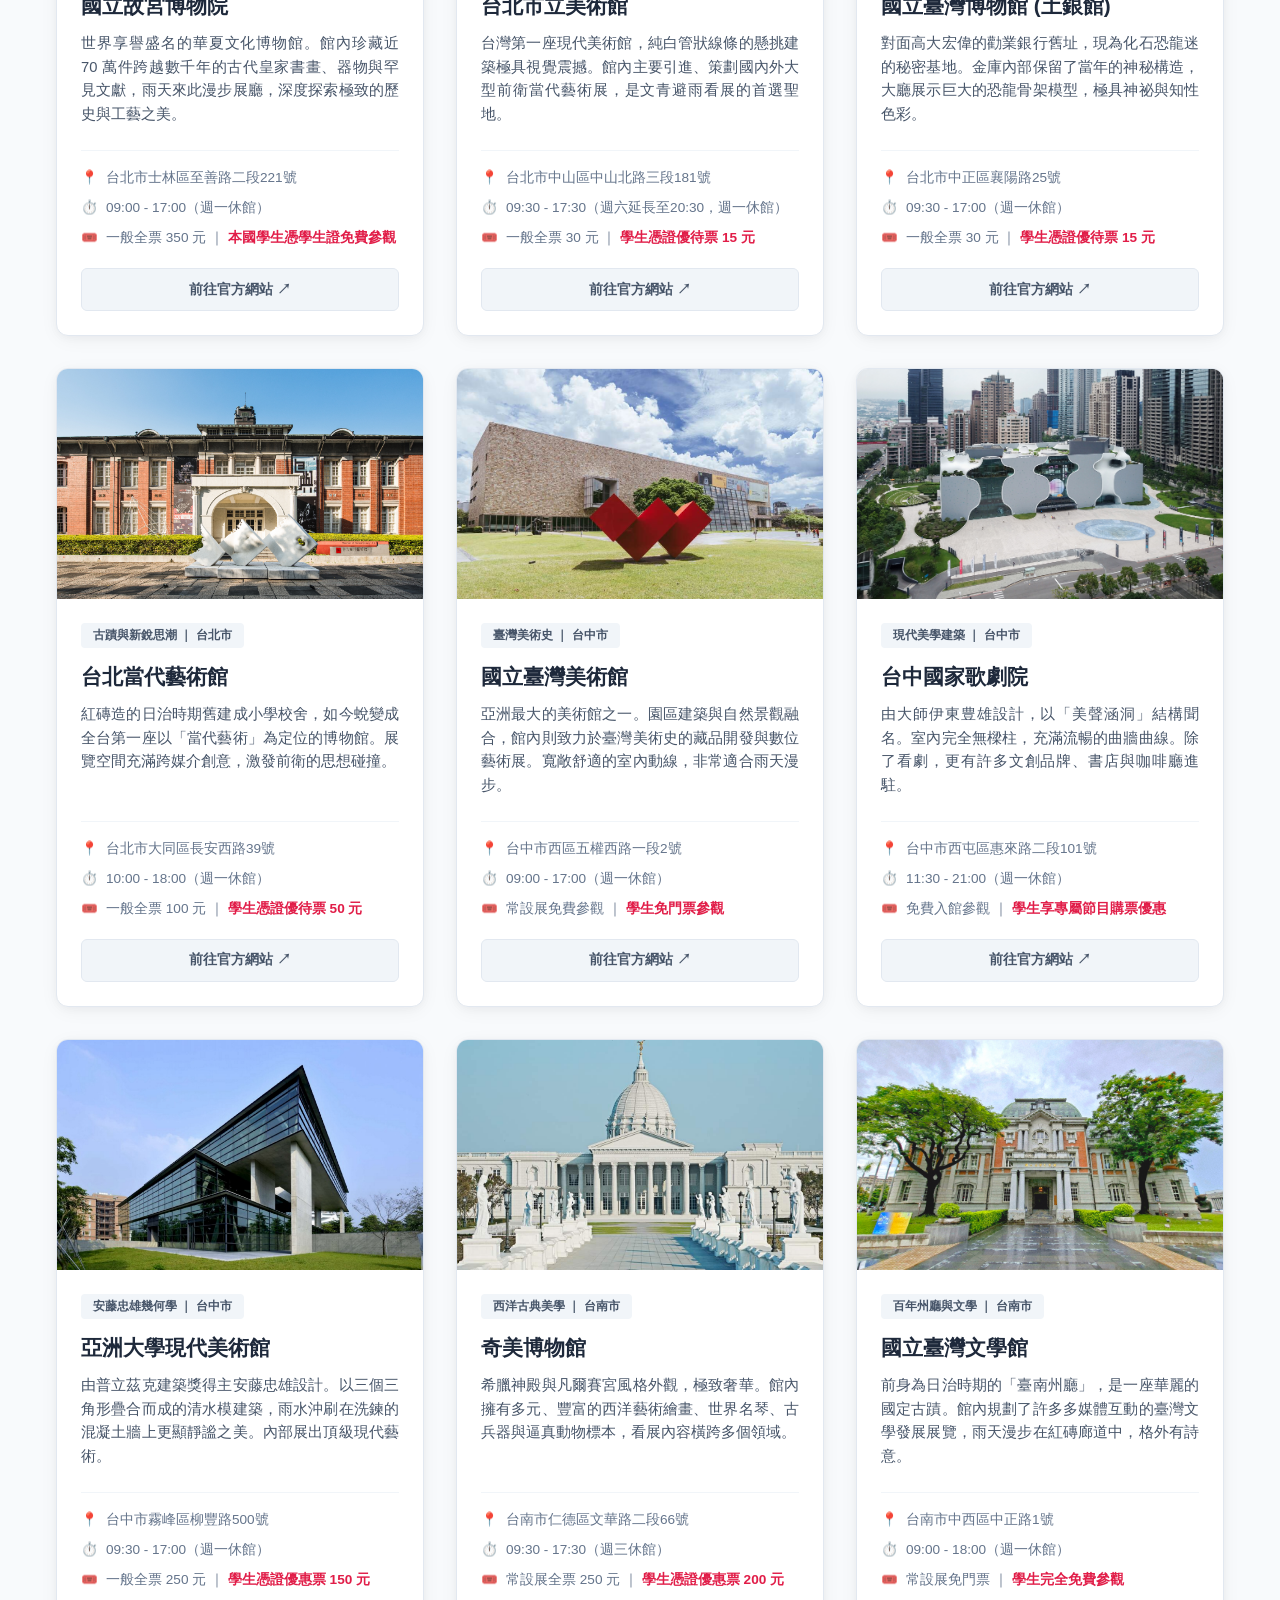
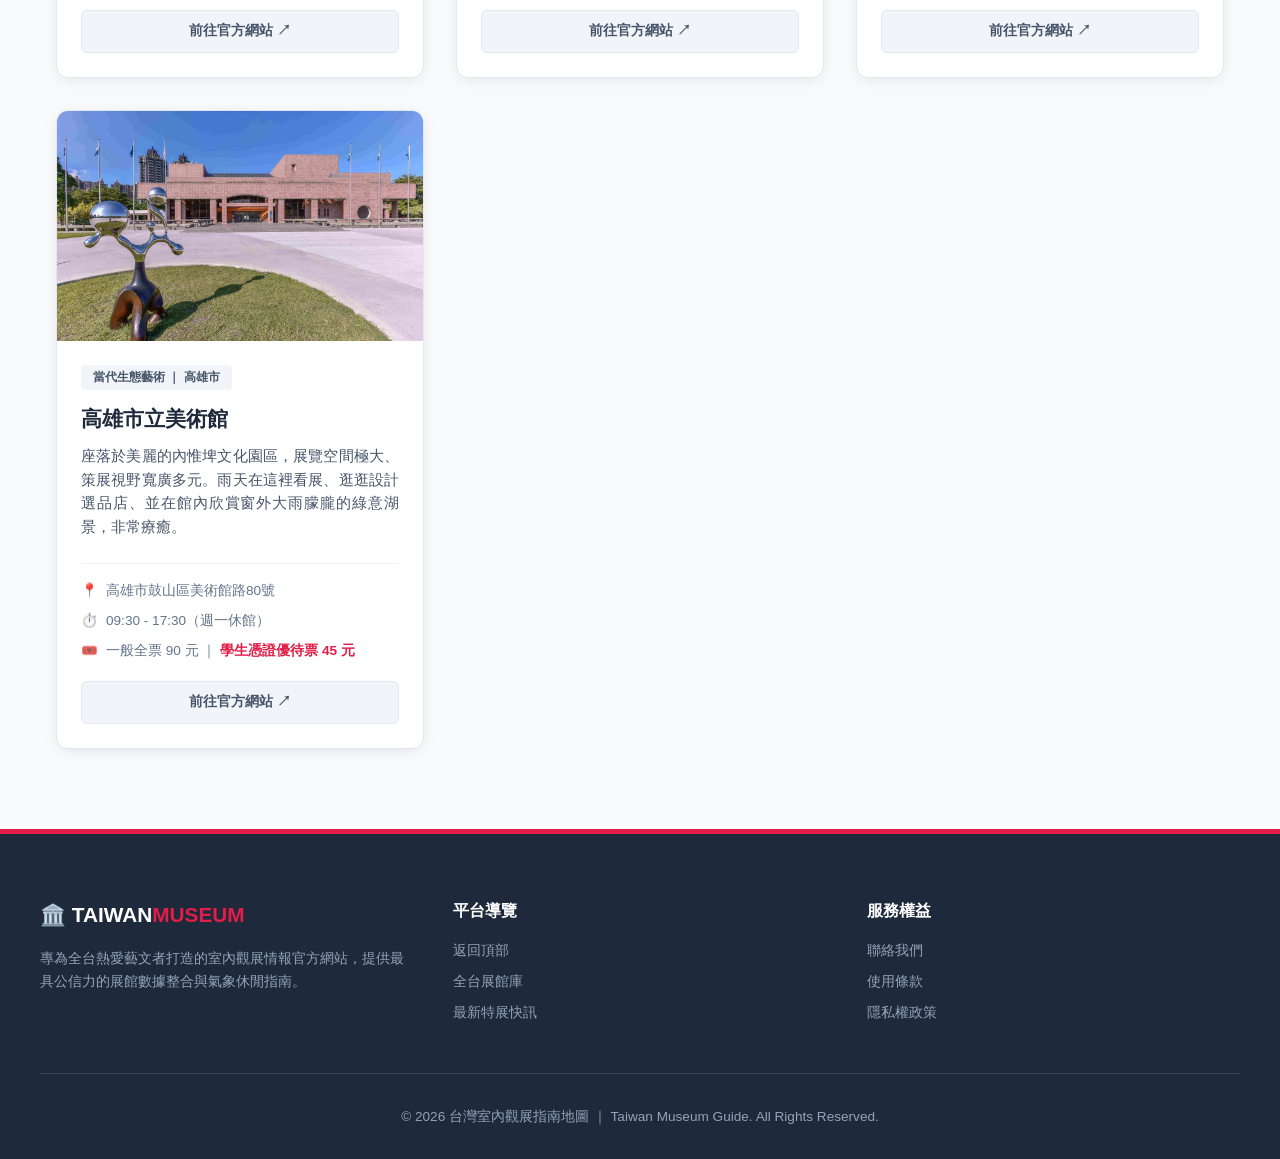
==== commit bdd6f251: "雨天備案" ====
--- a/rainy-day/index.html
+++ b/rainy-day/index.html
@@ -3,15 +3,16 @@
 <head>
     <meta charset="UTF-8">
     <meta name="viewport" content="width=device-width, initial-scale=1.0">
-    <title>雨天備案｜台灣全台博物館地圖</title>
+    <title>全台觀展指南｜10大博物館室內景點庫</title>
     <style>
-        /* --- 基礎設定 & 變數 --- */
+        /* --- 官網級視覺變數 --- */
         :root {
-            --primary-color: #2c3e50;
-            --accent-color: #e43f5a;
-            --bg-color: #f4f6f8;
-            --card-bg: #ffffff;
-            --text-color: #34495e;
+            --primary: #1e293b;       /* 質感深藍 */
+            --accent: #e11d48;        /* 時尚美學紅 */
+            --accent-hover: #be123c;
+            --bg-light: #f8fafc;      /* 舒服的背景灰 */
+            --card-shadow: 0 4px 20px -2px rgba(15, 23, 42, 0.06), 0 2px 10px -1px rgba(15, 23, 42, 0.04);
+            --nav-bg: rgba(255, 255, 255, 0.95);
         }
 
         * {
@@ -21,331 +22,639 @@
             font-family: 'PingFang TC', 'Heiti TC', 'Microsoft JhengHei', sans-serif;
         }
 
+        html {
+            scroll-behavior: smooth;
+        }
+
         body {
-            background-color: var(--bg-color);
-            color: var(--text-color);
-            line-height: 1.7;
-        }
-
-        /* --- 視覺大氣的網頁標頭 --- */
-        header {
-            background: linear-gradient(135deg, #1f4068, #162447, #e43f5a);
+            background-color: var(--bg-light);
+            color: #334155;
+            line-height: 1.6;
+        }
+
+        /* --- 1. 頂部導覽列 (Navbar) --- */
+        .navbar {
+            position: fixed;
+            top: 0;
+            left: 0;
+            width: 100%;
+            background-color: var(--nav-bg);
+            box-shadow: 0 1px 10px rgba(0,0,0,0.05);
+            z-index: 1000;
+            backdrop-filter: blur(8px);
+        }
+
+        .nav-container {
+            max-width: 1200px;
+            margin: 0 auto;
+            padding: 1rem;
+            display: flex;
+            justify-content: space-between;
+            align-items: center;
+        }
+
+        .nav-logo {
+            font-size: 1.25rem;
+            font-weight: 800;
+            color: var(--primary);
+            text-decoration: none;
+            letter-spacing: 1px;
+        }
+
+        .nav-logo span {
+            color: var(--accent);
+        }
+
+        .nav-links {
+            display: flex;
+            list-style: none;
+            gap: 2.5rem;
+        }
+
+        .nav-links a {
+            text-decoration: none;
+            color: #64748b;
+            font-weight: 500;
+            transition: color 0.3s;
+            font-size: 0.95rem;
+        }
+
+        .nav-links a:hover {
+            color: var(--accent);
+        }
+
+        /* --- 2. 官網大氣首頁 Banner (Hero Section) --- */
+        .hero {
+            min-height: 85vh;
+            background: linear-gradient(135deg, rgba(15, 23, 42, 0.85), rgba(30, 41, 59, 0.9)), 
+                        url('./images/chimei.jpg') center/cover no-repeat;
+            display: flex;
+            flex-direction: column;
+            justify-content: center;
+            align-items: center;
+            text-align: center;
+            padding: 6rem 2rem 2rem 2rem;
             color: white;
-            text-align: center;
-            padding: 4.5rem 1rem;
-            box-shadow: 0 4px 15px rgba(0,0,0,0.1);
-        }
-
-        header h1 {
-            font-size: 2.8rem;
-            margin-bottom: 0.8rem;
-            text-shadow: 2px 2px 4px rgba(0,0,0,0.3);
+        }
+
+        .profile-tag {
+            background: rgba(225, 29, 72, 0.15);
+            border: 1px solid var(--accent);
+            color: #fca5a5;
+            padding: 0.4rem 1.2rem;
+            border-radius: 20px;
+            font-size: 0.9rem;
+            font-weight: 600;
+            margin-bottom: 1.5rem;
             letter-spacing: 1px;
-        }
-
-        header p {
+            box-shadow: 0 4px 12px rgba(225, 29, 72, 0.1);
+        }
+
+        .hero h1 {
+            font-size: 3.2rem;
+            font-weight: 800;
+            margin-bottom: 1.2rem;
+            letter-spacing: 2px;
+            line-height: 1.2;
+        }
+
+        .hero p {
             font-size: 1.2rem;
-            opacity: 0.9;
-            letter-spacing: 1px;
-        }
-
-        /* --- 縣市互動篩選按鈕 --- */
-        .filter-container {
+            max-width: 650px;
+            color: #cbd5e1;
+            margin-bottom: 2.5rem;
+        }
+
+        .hero-btn {
+            background-color: var(--accent);
+            color: white;
+            text-decoration: none;
+            padding: 0.9rem 2.2rem;
+            font-size: 1.1rem;
+            font-weight: 600;
+            border-radius: 8px;
+            box-shadow: 0 4px 14px rgba(225, 29, 72, 0.4);
+            transition: all 0.3s;
+        }
+
+        .hero-btn:hover {
+            background-color: var(--accent-hover);
+            transform: translateY(-2px);
+            box-shadow: 0 6px 20px rgba(225, 29, 72, 0.5);
+        }
+
+        /* --- 3. 特色介紹區 (Features) - 4 欄對稱排版 --- */
+        .features {
             max-width: 1200px;
-            margin: 2.5rem auto;
-            padding: 0 1rem;
-            display: flex;
-            flex-wrap: wrap;
-            justify-content: center;
-            gap: 12px;
-        }
-
-        .filter-btn {
-            background-color: var(--card-bg);
-            border: 2px solid var(--primary-color);
-            color: var(--primary-color);
-            padding: 0.6rem 1.8rem;
-            font-size: 1rem;
-            font-weight: 600;
-            border-radius: 30px;
-            cursor: pointer;
-            transition: all 0.3s cubic-bezier(0.25, 0.8, 0.25, 1);
-            box-shadow: 0 2px 5px rgba(0,0,0,0.05);
-        }
-
-        .filter-btn.active, .filter-btn:hover {
-            background-color: var(--primary-color);
-            color: white;
-            transform: translateY(-3px);
-            box-shadow: 0 5px 15px rgba(44, 62, 80, 0.4);
-        }
-
-        /* --- 景點卡片 RWD 網格佈局 --- */
-        .gallery-container {
-            max-width: 1200px;
-            margin: 0 auto 4rem auto;
+            margin: -4rem auto 4rem auto;
             padding: 0 1rem;
             display: grid;
-            grid-template-columns: repeat(auto-fill, minmax(320px, 1fr));
-            gap: 2.5rem;
+            grid-template-columns: repeat(4, 1fr);
+            gap: 1.25rem;
+            position: relative;
+            z-index: 10;
+        }
+
+        .feature-card {
+            background: white;
+            padding: 2rem 1.2rem;
+            border-radius: 12px;
+            box-shadow: var(--card-shadow);
+            border: 1px solid #f1f5f9;
+            text-align: center;
+        }
+
+        .feature-icon {
+            font-size: 2rem;
+            margin-bottom: 1rem;
+            display: inline-block;
+        }
+
+        .feature-card h3 {
+            font-size: 1.15rem;
+            color: var(--primary);
+            margin-bottom: 0.5rem;
+        }
+
+        .feature-card p {
+            font-size: 0.88rem;
+            color: #64748b;
+            text-align: justify;
+        }
+
+        /* --- 4. 主體：互動探索區 --- */
+        .main-section {
+            max-width: 1200px;
+            margin: 0 auto 5rem auto;
+            padding: 4rem 1rem 0 1rem;
+        }
+
+        .section-header {
+            text-align: center;
+            margin-bottom: 3rem;
+        }
+
+        .section-header h2 {
+            font-size: 2.2rem;
+            color: var(--primary);
+            font-weight: 800;
+            margin-bottom: 0.5rem;
+        }
+
+        .section-header p {
+            color: #64748b;
+            font-size: 1rem;
+        }
+
+        /* 篩選按鈕列 */
+        .filter-bar {
+            display: flex;
+            justify-content: center;
+            flex-wrap: wrap;
+            gap: 12px;
+            margin-bottom: 3rem;
+        }
+
+        .filter-btn {
+            background: white;
+            border: 1px solid #e2e8f0;
+            color: #475569;
+            padding: 0.65rem 1.8rem;
+            font-size: 0.95rem;
+            font-weight: 600;
+            border-radius: 6px;
+            cursor: pointer;
+            transition: all 0.2s;
+        }
+
+        .filter-btn:hover {
+            border-color: var(--accent);
+            color: var(--accent);
+        }
+
+        .filter-btn.active {
+            background-color: var(--primary);
+            border-color: var(--primary);
+            color: white;
+        }
+
+        /* RWD 網格 */
+        .grid-container {
+            display: grid;
+            grid-template-columns: repeat(auto-fill, minmax(340px, 1fr));
+            gap: 2rem;
         }
 
         .spot-card {
-            background-color: var(--card-bg);
-            border-radius: 16px;
+            background: white;
+            border-radius: 12px;
             overflow: hidden;
-            box-shadow: 0 10px 20px rgba(0,0,0,0.05);
-            transition: all 0.3s cubic-bezier(0.25, 0.8, 0.25, 1);
+            box-shadow: var(--card-shadow);
+            border: 1px solid #e2e8f0;
             display: flex;
             flex-direction: column;
-            border: 1px solid rgba(0,0,0,0.03);
+            transition: transform 0.3s, box-shadow 0.3s;
         }
 
         .spot-card:hover {
-            transform: translateY(-8px);
-            box-shadow: 0 15px 30px rgba(0,0,0,0.12);
+            transform: translateY(-6px);
+            box-shadow: 0 12px 30px -4px rgba(15, 23, 42, 0.12);
         }
 
         .spot-img {
             width: 100%;
-            height: 220px;
+            height: 230px;
             background-size: cover;
             background-position: center;
-            position: relative;
             background-repeat: no-repeat;
         }
 
-        .spot-info {
+        .spot-content {
             padding: 1.5rem;
             display: flex;
             flex-direction: column;
             flex-grow: 1;
-            background: #fff;
         }
 
         .spot-tag {
             align-self: flex-start;
-            background-color: #ebedef;
-            color: var(--primary-color);
-            padding: 0.25rem 0.9rem;
-            font-size: 0.8rem;
+            background-color: #f1f5f9;
+            color: #475569;
+            padding: 0.2rem 0.75rem;
+            font-size: 0.75rem;
             font-weight: 700;
-            border-radius: 20px;
+            border-radius: 4px;
+            margin-bottom: 0.75rem;
+        }
+
+        .spot-title {
+            font-size: 1.3rem;
+            font-weight: 700;
+            color: var(--primary);
             margin-bottom: 0.6rem;
         }
 
-        .spot-title {
-            font-size: 1.35rem;
-            margin-bottom: 0.6rem;
-            color: #1a252f;
-            font-weight: 700;
-        }
-
         .spot-desc {
-            font-size: 0.95rem;
-            color: #555;
-            margin-bottom: 1.2rem;
+            font-size: 0.92rem;
+            color: #475569;
+            margin-bottom: 1.5rem;
             flex-grow: 1;
             text-align: justify;
         }
 
-        /* 資訊區塊樣式優化 */
-        .spot-meta {
+        .spot-details {
+            border-top: 1px solid #f1f5f9;
+            padding-top: 1rem;
             font-size: 0.85rem;
-            color: #555;
-            border-top: 1px solid #f1f1f1;
-            padding-top: 0.8rem;
+            color: #64748b;
             display: flex;
             flex-direction: column;
-            gap: 6px;
-        }
-
-        .spot-meta div {
+            gap: 8px;
+            margin-bottom: 1.2rem;
+        }
+
+        .spot-details div {
             display: flex;
             align-items: flex-start;
-        }
-
-        .spot-meta span.icon {
-            min-width: 24px;
-        }
-
-        .student-discount {
-            color: #e43f5a;
+            gap: 8px;
+        }
+
+        .discount-highlight {
+            color: var(--accent);
             font-weight: 600;
         }
 
-        /* 頁尾 */
+        /* 🏛️ 官網外部連結按鈕樣式 */
+        .link-btn {
+            display: inline-flex;
+            align-items: center;
+            justify-content: center;
+            text-decoration: none;
+            background-color: #f1f5f9;
+            color: #475569;
+            font-size: 0.85rem;
+            font-weight: 600;
+            padding: 0.6rem 1rem;
+            border-radius: 6px;
+            transition: all 0.2s;
+            border: 1px solid #e2e8f0;
+            gap: 4px;
+        }
+
+        .link-btn:hover {
+            background-color: var(--primary);
+            border-color: var(--primary);
+            color: white;
+        }
+
+        /* --- 5. 頁尾 (Footer) --- */
         footer {
+            background-color: var(--primary);
+            color: #94a3b8;
+            padding: 4rem 2rem 2rem 2rem;
+            font-size: 0.9rem;
+            border-top: 5px solid var(--accent);
+        }
+
+        .footer-container {
+            max-width: 1200px;
+            margin: 0 auto;
+            display: grid;
+            grid-template-columns: repeat(auto-fit, minmax(250px, 1fr));
+            gap: 2.5rem;
+            margin-bottom: 3rem;
+        }
+
+        .footer-brand h3 {
+            color: white;
+            font-size: 1.3rem;
+            margin-bottom: 1rem;
+        }
+
+        .footer-brand h3 span {
+            color: var(--accent);
+        }
+
+        .footer-links h4 {
+            color: white;
+            margin-bottom: 1rem;
+            font-size: 1rem;
+        }
+
+        .footer-links ul {
+            list-style: none;
+            display: flex;
+            flex-direction: column;
+            gap: 8px;
+        }
+
+        .footer-links a {
+            color: #94a3b8;
+            text-decoration: none;
+            transition: color 0.2s;
+        }
+
+        .footer-links a:hover {
+            color: white;
+        }
+
+        .footer-bottom {
+            max-width: 1200px;
+            margin: 0 auto;
+            padding-top: 2rem;
+            border-top: 1px solid #334155;
             text-align: center;
-            padding: 2.5rem;
-            background-color: #1a252f;
-            color: #bdc3c7;
-            font-size: 0.9rem;
-            border-top: 4px solid var(--accent-color);
+            font-size: 0.85rem;
+        }
+
+        /* 斷點優化 */
+        @media (max-width: 1024px) {
+            .features { grid-template-columns: repeat(2, 1fr); margin-top: -2rem; }
+        }
+        @media (max-width: 768px) {
+            .hero h1 { font-size: 2.2rem; }
+            .nav-links { display: none; }
+            .features { grid-template-columns: 1fr; }
         }
     </style>
 </head>
 <body>
 
-    <header>
-        <h1>🌧️ 雨天備案 ｜ 台灣全台看展地圖</h1>
-        <p>外面下大雨？精選全台 10 大頂級博物館與藝術殿堂，掌握 2026 最新票價優雅出發！</p>
+    <nav class="navbar">
+        <div class="nav-container">
+            <a href="#" class="nav-logo">🏛️ TAIWAN<span>MUSEUM</span></a>
+            <ul class="nav-links">
+                <li><a href="#">首頁精選</a></li>
+                <li><a href="#explore">展館地圖</a></li>
+                <li><a href="#explore">票價專區</a></li>
+            </ul>
+        </div>
+    </nav>
+
+    <header class="hero">
+        <div class="profile-tag">🌧️ 下雨天不知道去哪？開啟你的雨天知性備案</div>
+        <h1>全台 10 大博物館<br>室內觀展指南官方網站</h1>
+        <p>優雅避開風雨，開啟知性之旅。我們為您嚴選全台最具代表性的美學與歷史空間，精準整合 2026 最新官方票價與學生專屬優惠資訊。</p>
+        <a href="#explore" class="hero-btn">開始探索展館</a>
     </header>
 
-    <div class="filter-container">
-        <button class="filter-btn active" data-target="all">全部地區</button>
-        <button class="filter-btn" data-target="taipei">台北</button>
-        <button class="filter-btn" data-target="taichung">台中</button>
-        <button class="filter-btn" data-target="tainan">台南</button>
-        <button class="filter-btn" data-target="kaohsiung">高雄</button>
-    </div>
-
-    <main class="gallery-container" id="gallery">
+    <section class="features">
+        <div class="feature-card">
+            <span class="feature-icon">✨</span>
+            <h3>區域互動篩選</h3>
+            <p>完美整合北、中、南三大區域，輕點按鈕即可在響應式網格中即時切換目的地。</p>
+        </div>
+        <div class="feature-card">
+            <span class="feature-icon">🎟️</span>
+            <h3>2026 票價核對</h3>
+            <p>全數展館資訊皆精準核對至 2026 官方最新標準，拒絕任何過時與錯誤的票價。</p>
+        </div>
+        <div class="feature-card">
+            <span class="feature-icon">📱</span>
+            <h3>極致效能優化</h3>
+            <p>所有本機圖檔皆經過批次壓縮優化，減少伺服器負載，確保行動端快速載入。</p>
+        </div>
+        <div class="feature-card">
+            <span class="feature-icon">🏛️</span>
+            <h3>官方網站直達</h3>
+            <p>每張展館卡片皆內嵌直通該博物館官網的跳轉連結，方便查詢最新特展與購票。</p>
+        </div>
+    </section>
+
+    <section id="explore" class="main-section">
+        <div class="section-header">
+            <h2>全台展館指南庫</h2>
+            <p>點選下方按鈕，快速按區域過濾頂級觀展好去處</p>
+        </div>
         
-        <div class="spot-card" data-category="taipei">
-            <div class="spot-img" style="background-image: url('./images/npm.jpg')"></div>
-            <div class="spot-info">
-                <span class="spot-tag" style="background-color: #f39c12; color: white;">皇家歷史珍藏</span>
-                <h3 class="spot-title">國立故宮博物院</h3>
-                <p class="spot-desc">世界享譽盛名的華夏文化博物館。館內珍藏近 70 萬件跨越數千年的古代皇家書畫、器物與罕見文獻，雨天來此漫步展廳，深度探索極致的歷史與工藝之美。</p>
-                <div class="spot-meta">
-                    <div><span class="icon">📍</span><span>台北市士林區至善路二段221號</span></div>
-                    <div><span class="icon">⏱️</span><span>09:00 - 17:00（週一休館）</span></div>
-                    <div><span class="icon">🎟️</span><span>一般全票 350 元 ｜ <span class="student-discount">本國學生憑學生證免費參觀</span></span></div>
-                </div>
-            </div>
-        </div>
-
-        <div class="spot-card" data-category="taipei">
-            <div class="spot-img" style="background-image: url('./images/tfam.jpg')"></div>
-            <div class="spot-info">
-                <span class="spot-tag" style="background-color: #2980b9; color: white;">當代前衛藝術</span>
-                <h3 class="spot-title">台北市立美術館 (北美館)</h3>
-                <p class="spot-desc">台灣第一座現代美術館，純白管狀線條的懸挑建築極具視覺震撼。館內主要引進、策劃國內外大型前衛當代藝術展，是文青避雨看展的首選聖地。</p>
-                <div class="spot-meta">
-                    <div><span class="icon">📍</span><span>台北市中山區中山北路三段181號</span></div>
-                    <div><span class="icon">⏱️</span><span>09:30 - 17:30（週六延長至20:30，週一休館）</span></div>
-                    <div><span class="icon">🎟️</span><span>一般全票 30 元 ｜ <span class="student-discount">學生憑證優待票 15 元</span></span></div>
-                </div>
-            </div>
-        </div>
-
-        <div class="spot-card" data-category="taipei">
-            <div class="spot-img" style="background-image: url('./images/ntm.jpg')"></div>
-            <div class="spot-info">
-                <span class="spot-tag" style="background-color: #27ae60; color: white;">古生物與建築</span>
-                <h3 class="spot-title">國立臺灣博物館 (土銀展示館)</h3>
-                <p class="spot-desc">對面高大宏偉的勸業銀行舊址，現為化石恐龍迷的秘密基地。金庫內部保留了當年的神秘構造，大廳展示巨大的恐龍骨架模型，極具神祕與知性色彩。</p>
-                <div class="spot-meta">
-                    <div><span class="icon">📍</span><span>台北市中正區襄陽路25號</span></div>
-                    <div><span class="icon">⏱️</span><span>09:30 - 17:00（週一休館）</span></div>
-                    <div><span class="icon">🎟️</span><span>一般全票 30 元 ｜ <span class="student-discount">學生憑證優待票 15 元</span></span></div>
-                </div>
-            </div>
-        </div>
-
-        <div class="spot-card" data-category="taipei">
-            <div class="spot-img" style="background-image: url('./images/moca.jpg')"></div>
-            <div class="spot-info">
-                <span class="spot-tag" style="background-color: #9b59b6; color: white;">古蹟與新銳思潮</span>
-                <h3 class="spot-title">台北當代藝術館 (MOCA)</h3>
-                <p class="spot-desc">紅磚造的日治時期舊建成小學校舍，如今蛻變成全台第一座以「當代藝術」為定位的博物館。展覽充滿社會批判、跨媒介創意，激發前衛的思想碰撞。</p>
-                <div class="spot-meta">
-                    <div><span class="icon">📍</span><span>台北市大同區長安西路39號</span></div>
-                    <div><span class="icon">⏱️</span><span>10:00 - 18:00（週一休館）</span></div>
-                    <div><span class="icon">🎟️</span><span>一般全票 100 元 ｜ <span class="student-discount">學生憑證優待票 50 元</span></span></div>
-                </div>
-            </div>
-        </div>
-
-        <div class="spot-card" data-category="taichung">
-            <div class="spot-img" style="background-image: url('./images/ntmofa.jpg')"></div>
-            <div class="spot-info">
-                <span class="spot-tag" style="background-color: #16a085; color: white;">臺灣美術史</span>
-                <h3 class="spot-title">國立臺灣美術館 (國美館)</h3>
-                <p class="spot-desc">亞洲最大的美術館之一。園區建築與自然景觀融合，館內則致力於臺灣美術史的藏品開發與數位藝術展。寬敞舒適的室內動線，即使待上一整天看展也十分愜意。</p>
-                <div class="spot-meta">
-                    <div><span class="icon">📍</span><span>台中市西區五權西路一段2號</span></div>
-                    <div><span class="icon">⏱️</span><span>09:00 - 17:00（週六日延長至18:00，週一休館）</span></div>
-                    <div><span class="icon">🎟️</span><span>常設展免費參觀 ｜ <span class="student-discount">學生全館免費（除特定特展外）</span></span></div>
-                </div>
-            </div>
-        </div>
-
-        <div class="spot-card" data-category="taichung">
-            <div class="spot-img" style="background-image: url('./images/opera.jpg')"></div>
-            <div class="spot-info">
-                <span class="spot-tag" style="background-color: #d35400; color: white;">現代美學建築</span>
-                <h3 class="spot-title">台中國家歌劇院</h3>
-                <p class="spot-desc">由大師伊東豊雄設計，以「美聲涵洞」結構聞名。室內完全無樑柱，充滿流暢的曲牆曲線。除了看劇場表演，更有許多文創品牌、書店與咖啡廳進駐。</p>
-                <div class="spot-meta">
-                    <div><span class="icon">📍</span><span>台中市西屯區惠來路二段101號</span></div>
-                    <div><span class="icon">⏱️</span><span>11:30 - 21:00（週五六延長至22:00，週一休館）</span></div>
-                    <div><span class="icon">🎟️</span><span>免費入館參觀 ｜ <span class="student-discount">定期導覽與演出憑學生證享專屬優惠</span></span></div>
-                </div>
-            </div>
-        </div>
-
-        <div class="spot-card" data-category="taichung">
-            <div class="spot-img" style="background-image: url('./images/asia-museum.jpg')"></div>
-            <div class="spot-info">
-                <span class="spot-tag" style="background-color: #7f8c8d; color: white;">安藤忠雄幾何學</span>
-                <h3 class="spot-title">亞洲大學現代美術館</h3>
-                <p class="spot-desc">由普立茲克建築獎得主安藤忠雄設計。以三個三角形疊合而成的清水模建築，雨水沖刷在洗鍊的混凝土牆上更顯靜謐之美。內部不定期展出頂級現代雕塑與畫作。</p>
-                <div class="spot-meta">
-                    <div><span class="icon">📍</span><span>台中市霧峰區柳豐路500號</span></div>
-                    <div><span class="icon">⏱️</span><span>09:30 - 17:00（週一休館）</span></div>
-                    <div><span class="icon">🎟️</span><span>一般全票 250 元 ｜ <span class="student-discount">學生憑證優惠票 150 元</span></span></div>
-                </div>
-            </div>
-        </div>
-
-        <div class="spot-card" data-category="tainan">
-            <div class="spot-img" style="background-image: url('./images/chimei.jpg')"></div>
-            <div class="spot-info">
-                <span class="spot-tag" style="background-color: #c0392b; color: white;">西洋古典美學</span>
-                <h3 class="spot-title">奇美博物館</h3>
-                <p class="spot-desc">希臘神殿與凡爾賽宮風格外觀，極致奢華。館內擁有多元、豐富的西洋藝術繪畫、世界名琴、古兵器與逼真的北極熊等自然動物標本，看展內容橫跨多領域。</p>
-                <div class="spot-meta">
-                    <div><span class="icon">📍</span><span>台南市仁德區文華路二段66號</span></div>
-                    <div><span class="icon">⏱️</span><span>09:30 - 17:30（週三休館）</span></div>
-                    <div><span class="icon">🎟️</span><span>常設展全票 250 元 ｜ <span class="student-discount">學生憑證優惠票 200 元</span></span></div>
-                </div>
-            </div>
-        </div>
-
-        <div class="spot-card" data-category="tainan">
-            <div class="spot-img" style="background-image: url('./images/nmtl.jpg')"></div>
-            <div class="spot-info">
-                <span class="spot-tag" style="background-color: #8e44ad; color: white;">百年州廳與文學</span>
-                <h3 class="spot-title">國立臺灣文學館</h3>
-                <p class="spot-desc">前身為日治時期的「臺南州廳」，是一座華麗的馬薩式屋頂國定古蹟。館內規劃了許多多媒體互動的臺灣文學發展展覽，雨天漫步在古典紅磚廊道中，充滿詩意。</p>
-                <div class="spot-meta">
-                    <div><span class="icon">📍</span><span>台南市中西區中正路1號</span></div>
-                    <div><span class="icon">⏱️</span><span>09:00 - 18:00（週一休館）</span></div>
-                    <div><span class="icon">🎟️</span><span>全館免門票參觀 ｜ <span class="student-discount">學生完全免費</span></span></div>
-                </div>
-            </div>
-        </div>
-
-        <div class="spot-card" data-category="kaohsiung">
-            <div class="spot-img" style="background-image: url('./images/kmfa.jpg')"></div>
-            <div class="spot-info">
-                <span class="spot-tag" style="background-color: #34495e; color: white;">當代生態藝術</span>
-                <h3 class="spot-title">高雄市立美術館 (高美館)</h3>
-                <p class="spot-desc">座落於美麗的內惟埤文化園區，展覽空間極大、策展視野寬廣多元。雨天在這裡看展、逛逛設計選品店、並在館內的景觀咖啡廳欣賞窗外大雨朦朧的綠意湖景，非常療癒。</p>
-                <div class="spot-meta">
-                    <div><span class="icon">📍</span><span>高雄市鼓山區美術館路80號</span></div>
-                    <div><span class="icon">⏱️</span><span>09:30 - 17:30（週一休館）</span></div>
-                    <div><span class="icon">🎟️</span><span>一般全票 90 元 ｜ <span class="student-discount">學生憑證優待票 45 元</span></span></div>
-                </div>
-            </div>
-        </div>
-
-    </main>
+        <div class="filter-bar">
+            <button class="filter-btn active" data-target="all">全部展館</button>
+            <button class="filter-btn" data-target="north">北部地區</button>
+            <button class="filter-btn" data-target="central">中部地區</button>
+            <button class="filter-btn" data-target="south">南部地區</button>
+        </div>
+
+        <div class="grid-container" id="gallery">
+            
+            <div class="spot-card" data-category="north">
+                <div class="spot-img" style="background-image: url('./images/npm.jpg')"></div>
+                <div class="spot-content">
+                    <span class="spot-tag">皇家歷史珍藏 ｜ 台北市</span>
+                    <h3 class="spot-title">國立故宮博物院</h3>
+                    <p class="spot-desc">世界享譽盛名的華夏文化博物館。館內珍藏近 70 萬件跨越數千年的古代皇家書畫、器物與罕見文獻，雨天來此漫步展廳，深度探索極致的歷史與工藝之美。</p>
+                    <div class="spot-details">
+                        <div>📍 <span>台北市士林區至善路二段221號</span></div>
+                        <div>⏱️ <span>09:00 - 17:00（週一休館）</span></div>
+                        <div>🎟️ <span>一般全票 350 元 ｜ <span class="discount-highlight">本國學生憑學生證免費參觀</span></span></div>
+                    </div>
+                    <a href="https://www.npm.gov.tw/" target="_blank" class="link-btn">前往官方網站 ↗</a>
+                </div>
+            </div>
+
+            <div class="spot-card" data-category="north">
+                <div class="spot-img" style="background-image: url('./images/tfam.jpg')"></div>
+                <div class="spot-content">
+                    <span class="spot-tag">當代前衛藝術 ｜ 台北市</span>
+                    <h3 class="spot-title">台北市立美術館</h3>
+                    <p class="spot-desc">台灣第一座現代美術館，純白管狀線條的懸挑建築極具視覺震撼。館內主要引進、策劃國內外大型前衛當代藝術展，是文青避雨看展的首選聖地。</p>
+                    <div class="spot-details">
+                        <div>📍 <span>台北市中山區中山北路三段181號</span></div>
+                        <div>⏱️ <span>09:30 - 17:30（週六延長至20:30，週一休館）</span></div>
+                        <div>🎟️ <span>一般全票 30 元 ｜ <span class="discount-highlight">學生憑證優待票 15 元</span></span></div>
+                    </div>
+                    <a href="https://www.tfam.museum/" target="_blank" class="link-btn">前往官方網站 ↗</a>
+                </div>
+            </div>
+
+            <div class="spot-card" data-category="north">
+                <div class="spot-img" style="background-image: url('./images/ntm.jpg')"></div>
+                <div class="spot-content">
+                    <span class="spot-tag">古生物與建築 ｜ 台北市</span>
+                    <h3 class="spot-title">國立臺灣博物館 (土銀館)</h3>
+                    <p class="spot-desc">對面高大宏偉的勸業銀行舊址，現為化石恐龍迷的秘密基地。金庫內部保留了當年的神秘構造，大廳展示巨大的恐龍骨架模型，極具神祕與知性色彩。</p>
+                    <div class="spot-details">
+                        <div>📍 <span>台北市中正區襄陽路25號</span></div>
+                        <div>⏱️ <span>09:30 - 17:00（週一休館）</span></div>
+                        <div>🎟️ <span>一般全票 30 元 ｜ <span class="discount-highlight">學生憑證優待票 15 元</span></span></div>
+                    </div>
+                    <a href="https://www.ntm.gov.tw/" target="_blank" class="link-btn">前往官方網站 ↗</a>
+                </div>
+            </div>
+
+            <div class="spot-card" data-category="north">
+                <div class="spot-img" style="background-image: url('./images/moca.jpg')"></div>
+                <div class="spot-content">
+                    <span class="spot-tag">古蹟與新銳思潮 ｜ 台北市</span>
+                    <h3 class="spot-title">台北當代藝術館</h3>
+                    <p class="spot-desc">紅磚造的日治時期舊建成小學校舍，如今蛻變成全台第一座以「當代藝術」為定位的博物館。展覽空間充滿跨媒介創意，激發前衛的思想碰撞。</p>
+                    <div class="spot-details">
+                        <div>📍 <span>台北市大同區長安西路39號</span></div>
+                        <div>⏱️ <span>10:00 - 18:00（週一休館）</span></div>
+                        <div>🎟️ <span>一般全票 100 元 ｜ <span class="discount-highlight">學生憑證優待票 50 元</span></span></div>
+                    </div>
+                    <a href="https://www.mocataipei.org.tw/" target="_blank" class="link-btn">前往官方網站 ↗</a>
+                </div>
+            </div>
+
+            <div class="spot-card" data-category="central">
+                <div class="spot-img" style="background-image: url('./images/ntmofa.jpg')"></div>
+                <div class="spot-content">
+                    <span class="spot-tag">臺灣美術史 ｜ 台中市</span>
+                    <h3 class="spot-title">國立臺灣美術館</h3>
+                    <p class="spot-desc">亞洲最大的美術館之一。園區建築與自然景觀融合，館內則致力於臺灣美術史的藏品開發與數位藝術展。寬敞舒適的室內動線，非常適合雨天漫步。</p>
+                    <div class="spot-details">
+                        <div>📍 <span>台中市西區五權西路一段2號</span></div>
+                        <div>⏱️ <span>09:00 - 17:00（週一休館）</span></div>
+                        <div>🎟️ <span>常設展免費參觀 ｜ <span class="discount-highlight">學生免門票參觀</span></span></div>
+                    </div>
+                    <a href="https://www.ntmofa.gov.tw/" target="_blank" class="link-btn">前往官方網站 ↗</a>
+                </div>
+            </div>
+
+            <div class="spot-card" data-category="central">
+                <div class="spot-img" style="background-image: url('./images/opera.jpg')"></div>
+                <div class="spot-content">
+                    <span class="spot-tag">現代美學建築 ｜ 台中市</span>
+                    <h3 class="spot-title">台中國家歌劇院</h3>
+                    <p class="spot-desc">由大師伊東豊雄設計，以「美聲涵洞」結構聞名。室內完全無樑柱，充滿流暢的曲牆曲線。除了看劇，更有許多文創品牌、書店與咖啡廳進駐。</p>
+                    <div class="spot-details">
+                        <div>📍 <span>台中市西屯區惠來路二段101號</span></div>
+                        <div>⏱️ <span>11:30 - 21:00（週一休館）</span></div>
+                        <div>🎟️ <span>免費入館參觀 ｜ <span class="discount-highlight">學生享專屬節目購票優惠</span></span></div>
+                    </div>
+                    <a href="https://www.npac-ntt.org/" target="_blank" class="link-btn">前往官方網站 ↗</a>
+                </div>
+            </div>
+
+            <div class="spot-card" data-category="central">
+                <div class="spot-img" style="background-image: url('./images/asia-museum.jpg')"></div>
+                <div class="spot-content">
+                    <span class="spot-tag">安藤忠雄幾何學 ｜ 台中市</span>
+                    <h3 class="spot-title">亞洲大學現代美術館</h3>
+                    <p class="spot-desc">由普立茲克建築獎得主安藤忠雄設計。以三個三角形疊合而成的清水模建築，雨水沖刷在洗鍊的混凝土牆上更顯靜謐之美。內部展出頂級現代藝術。</p>
+                    <div class="spot-details">
+                        <div>📍 <span>台中市霧峰區柳豐路500號</span></div>
+                        <div>⏱️ <span>09:30 - 17:00（週一休館）</span></div>
+                        <div>🎟️ <span>一般全票 250 元 ｜ <span class="discount-highlight">學生憑證優惠票 150 元</span></span></div>
+                    </div>
+                    <a href="https://asiamodern.asia.edu.tw/" target="_blank" class="link-btn">前往官方網站 ↗</a>
+                </div>
+            </div>
+
+            <div class="spot-card" data-category="south">
+                <div class="spot-img" style="background-image: url('./images/chimei.jpg')"></div>
+                <div class="spot-content">
+                    <span class="spot-tag">西洋古典美學 ｜ 台南市</span>
+                    <h3 class="spot-title">奇美博物館</h3>
+                    <p class="spot-desc">希臘神殿與凡爾賽宮風格外觀，極致奢華。館內擁有多元、豐富的西洋藝術繪畫、世界名琴、古兵器與逼真動物標本，看展內容橫跨多個領域。</p>
+                    <div class="spot-details">
+                        <div>📍 <span>台南市仁德區文華路二段66號</span></div>
+                        <div>⏱️ <span>09:30 - 17:30（週三休館）</span></div>
+                        <div>🎟️ <span>常設展全票 250 元 ｜ <span class="discount-highlight">學生憑證優惠票 200 元</span></span></div>
+                    </div>
+                    <a href="https://www.chimeimuseum.org/" target="_blank" class="link-btn">前往官方網站 ↗</a>
+                </div>
+            </div>
+
+            <div class="spot-card" data-category="south">
+                <div class="spot-img" style="background-image: url('./images/nmtl.jpg')"></div>
+                <div class="spot-content">
+                    <span class="spot-tag">百年州廳與文學 ｜ 台南市</span>
+                    <h3 class="spot-title">國立臺灣文學館</h3>
+                    <p class="spot-desc">前身為日治時期的「臺南州廳」，是一座華麗的國定古蹟。館內規劃了許多多媒體互動的臺灣文學發展展覽，雨天漫步在紅磚廊道中，格外有詩意。</p>
+                    <div class="spot-details">
+                        <div>📍 <span>台南市中西區中正路1號</span></div>
+                        <div>⏱️ <span>09:00 - 18:00（週一休館）</span></div>
+                        <div>🎟️ <span>常設展免門票 ｜ <span class="discount-highlight">學生完全免費參觀</span></span></div>
+                    </div>
+                    <a href="https://www.nmtl.gov.tw/" target="_blank" class="link-btn">前往官方網站 ↗</a>
+                </div>
+            </div>
+
+            <div class="spot-card" data-category="south">
+                <div class="spot-img" style="background-image: url('./images/kmfa.jpg')"></div>
+                <div class="spot-content">
+                    <span class="spot-tag">當代生態藝術 ｜ 高雄市</span>
+                    <h3 class="spot-title">高雄市立美術館</h3>
+                    <p class="spot-desc">座落於美麗的內惟埤文化園區，展覽空間極大、策展視野寬廣多元。雨天在這裡看展、逛逛設計選品店、並在館內欣賞窗外大雨朦朧的綠意湖景，非常療癒。</p>
+                    <div class="spot-details">
+                        <div>📍 <span>高雄市鼓山區美術館路80號</span></div>
+                        <div>⏱️ <span>09:30 - 17:30（週一休館）</span></div>
+                        <div>🎟️ <span>一般全票 90 元 ｜ <span class="discount-highlight">學生憑證優待票 45 元</span></span></div>
+                    </div>
+                    <a href="https://www.kmfa.gov.tw/" target="_blank" class="link-btn">前往官方網站 ↗</a>
+                </div>
+            </div>
+
+        </div>
+    </section>
 
     <footer>
-        <p>&copy; 2026 台灣全台博物館地圖 ｜ 精緻前端作品集</p>
+        <div class="footer-container">
+            <div class="footer-brand">
+                <h3>🏛️ TAIWAN<span>MUSEUM</span></h3>
+                <p>專為全台熱愛藝文者打造的室內觀展情報官方網站，提供最具公信力的展館數據整合與氣象休閒指南。</p>
+            </div>
+            <div class="footer-links">
+                <h4>平台導覽</h4>
+                <ul>
+                    <li><a href="#">返回頂部</a></li>
+                    <li><a href="#explore">全台展館庫</a></li>
+                    <li><a href="#">最新特展快訊</a></li>
+                </ul>
+            </div>
+            <div class="footer-links">
+                <h4>服務權益</h4>
+                <ul>
+                    <li><a href="#">聯絡我們</a></li>
+                    <li><a href="#">使用條款</a></li>
+                    <li><a href="#">隱私權政策</a></li>
+                </ul>
+            </div>
+        </div>
+        <div class="footer-bottom">
+            <p>&copy; 2026 台灣室內觀展指南地圖 ｜ Taiwan Museum Guide. All Rights Reserved.</p>
+        </div>
     </footer>
 
     <script>
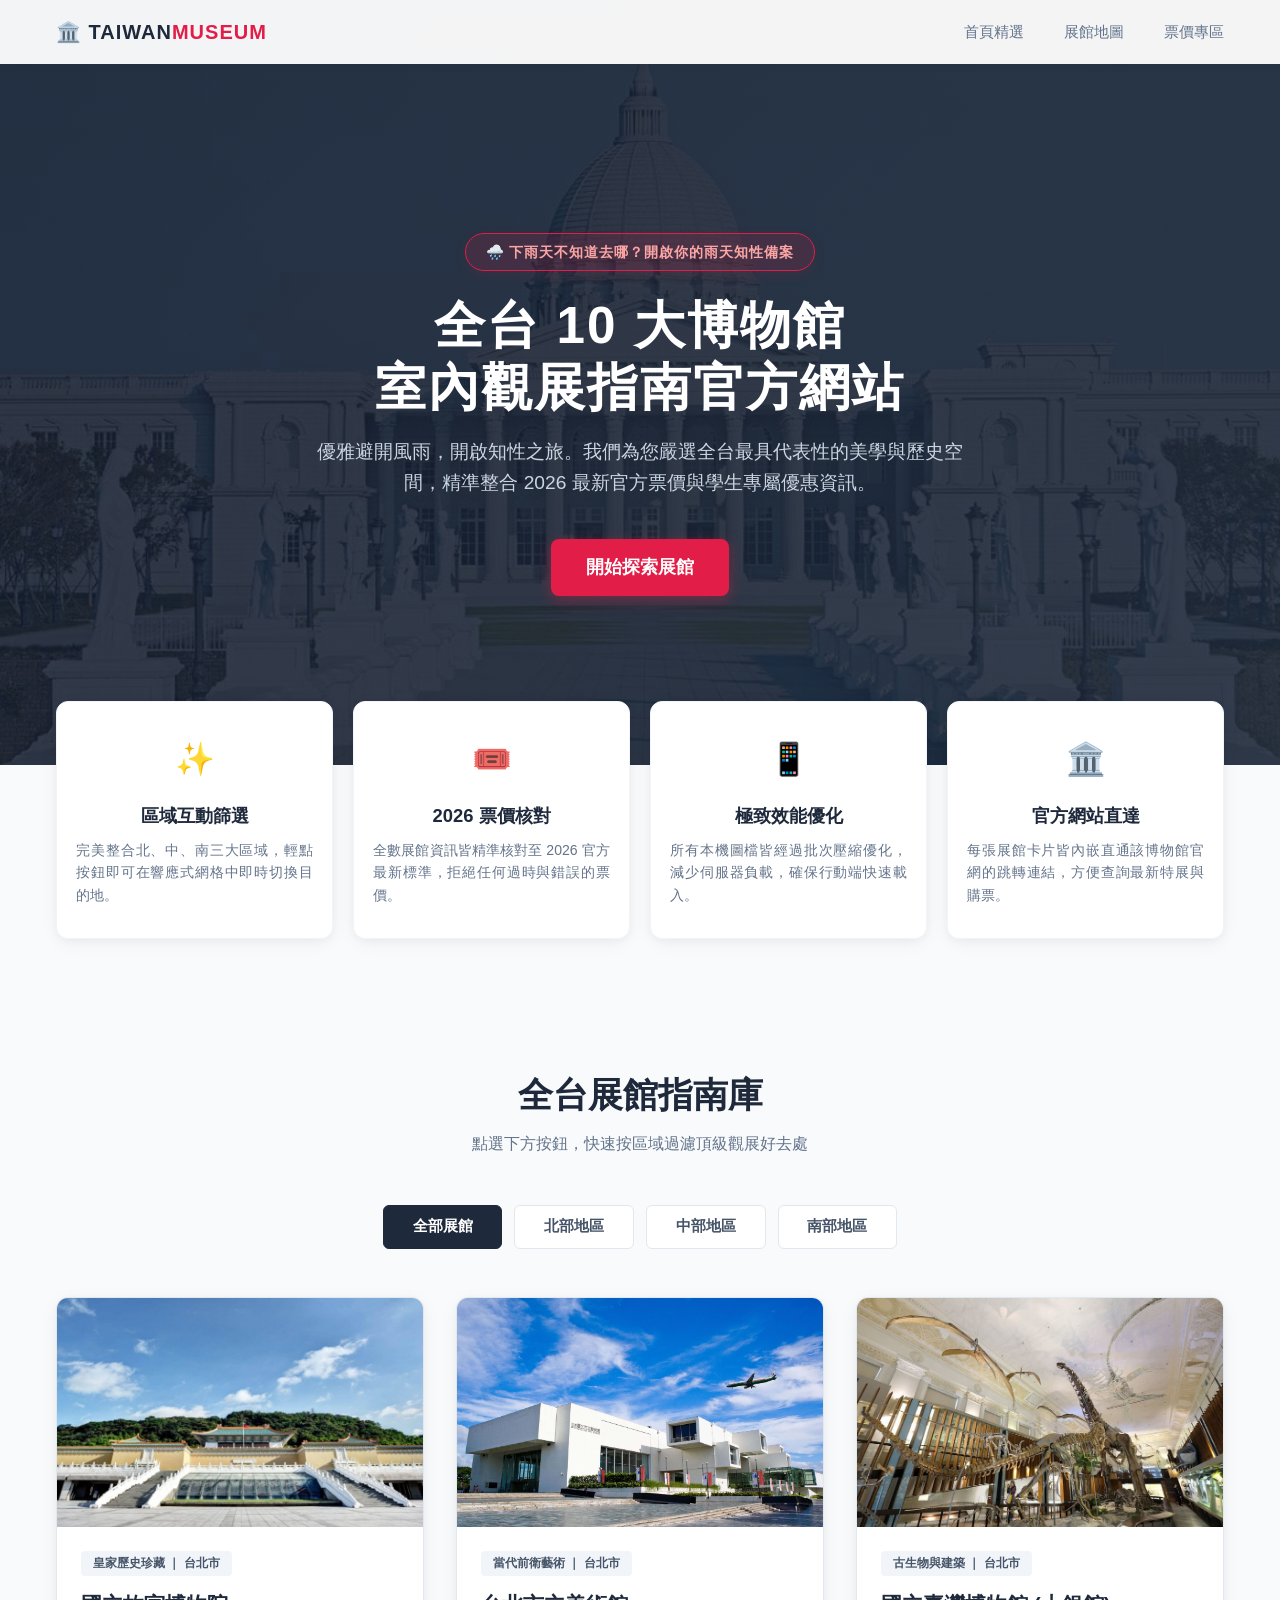
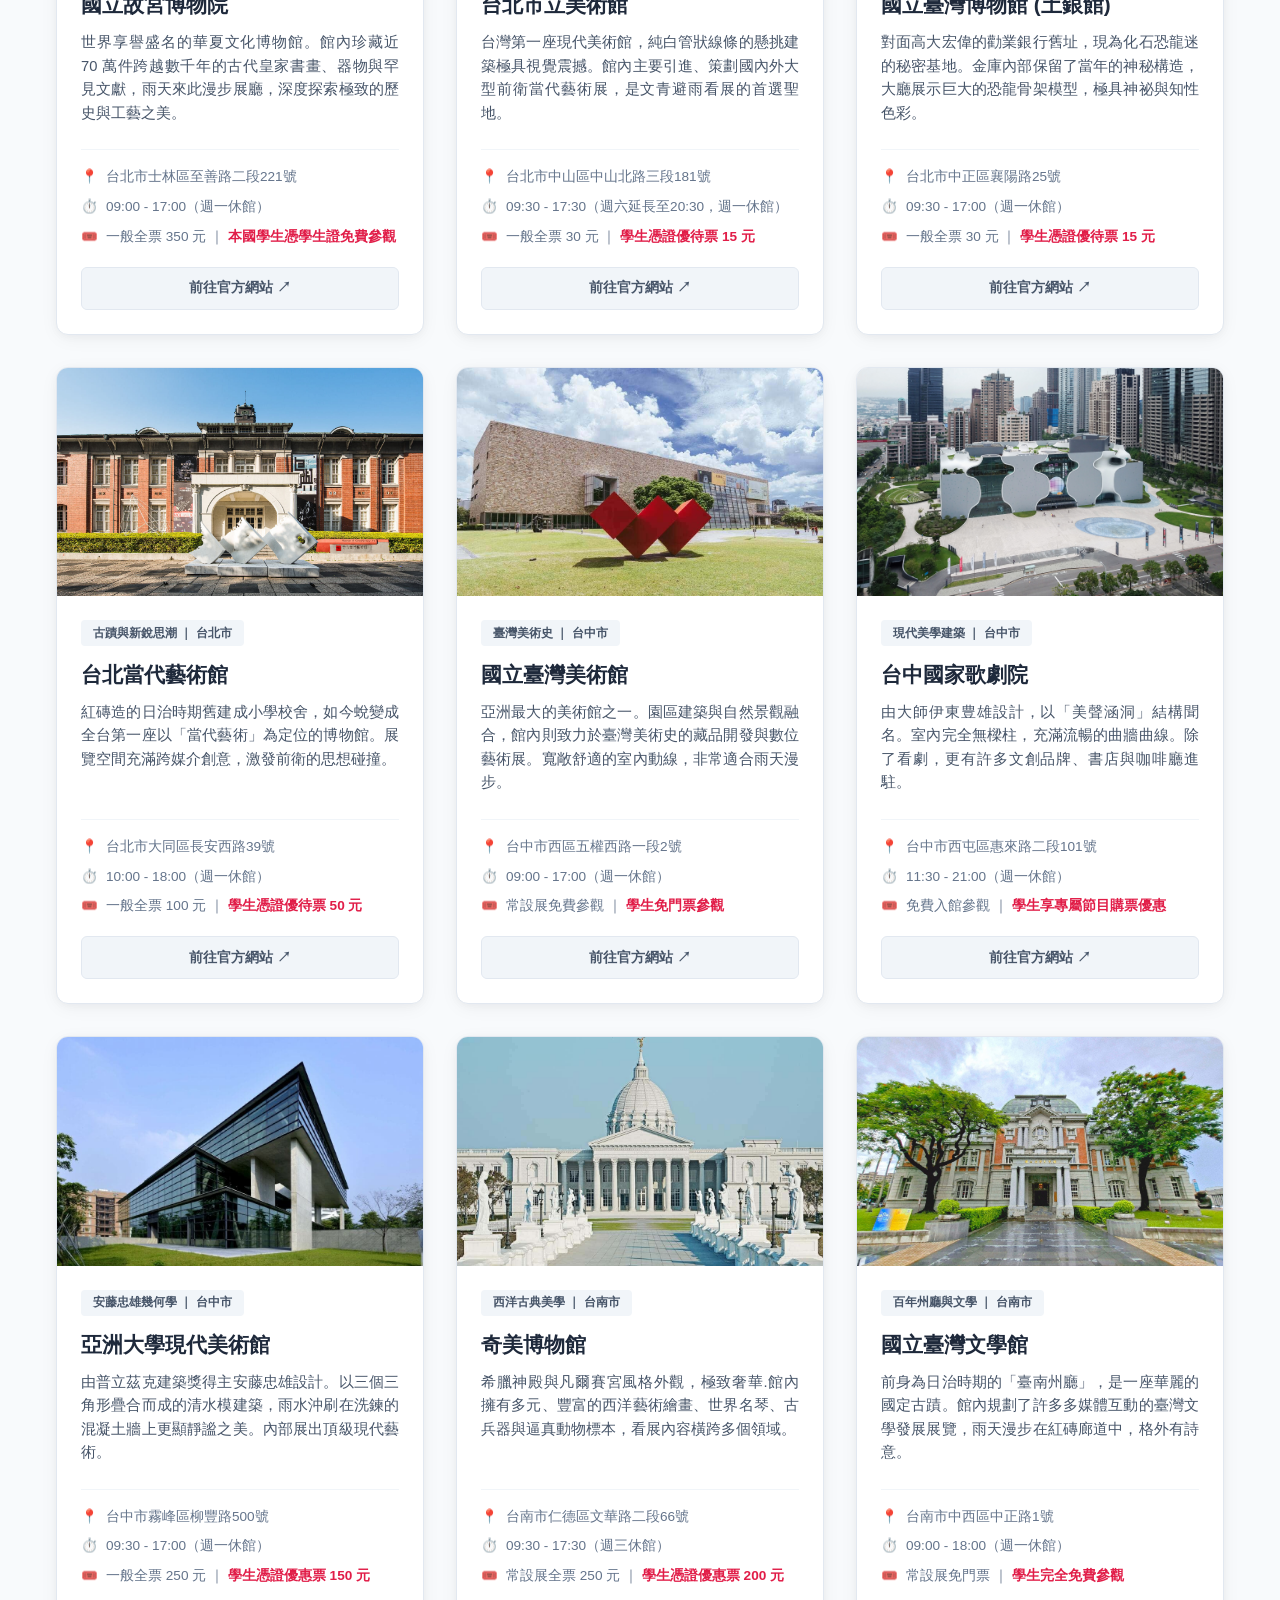
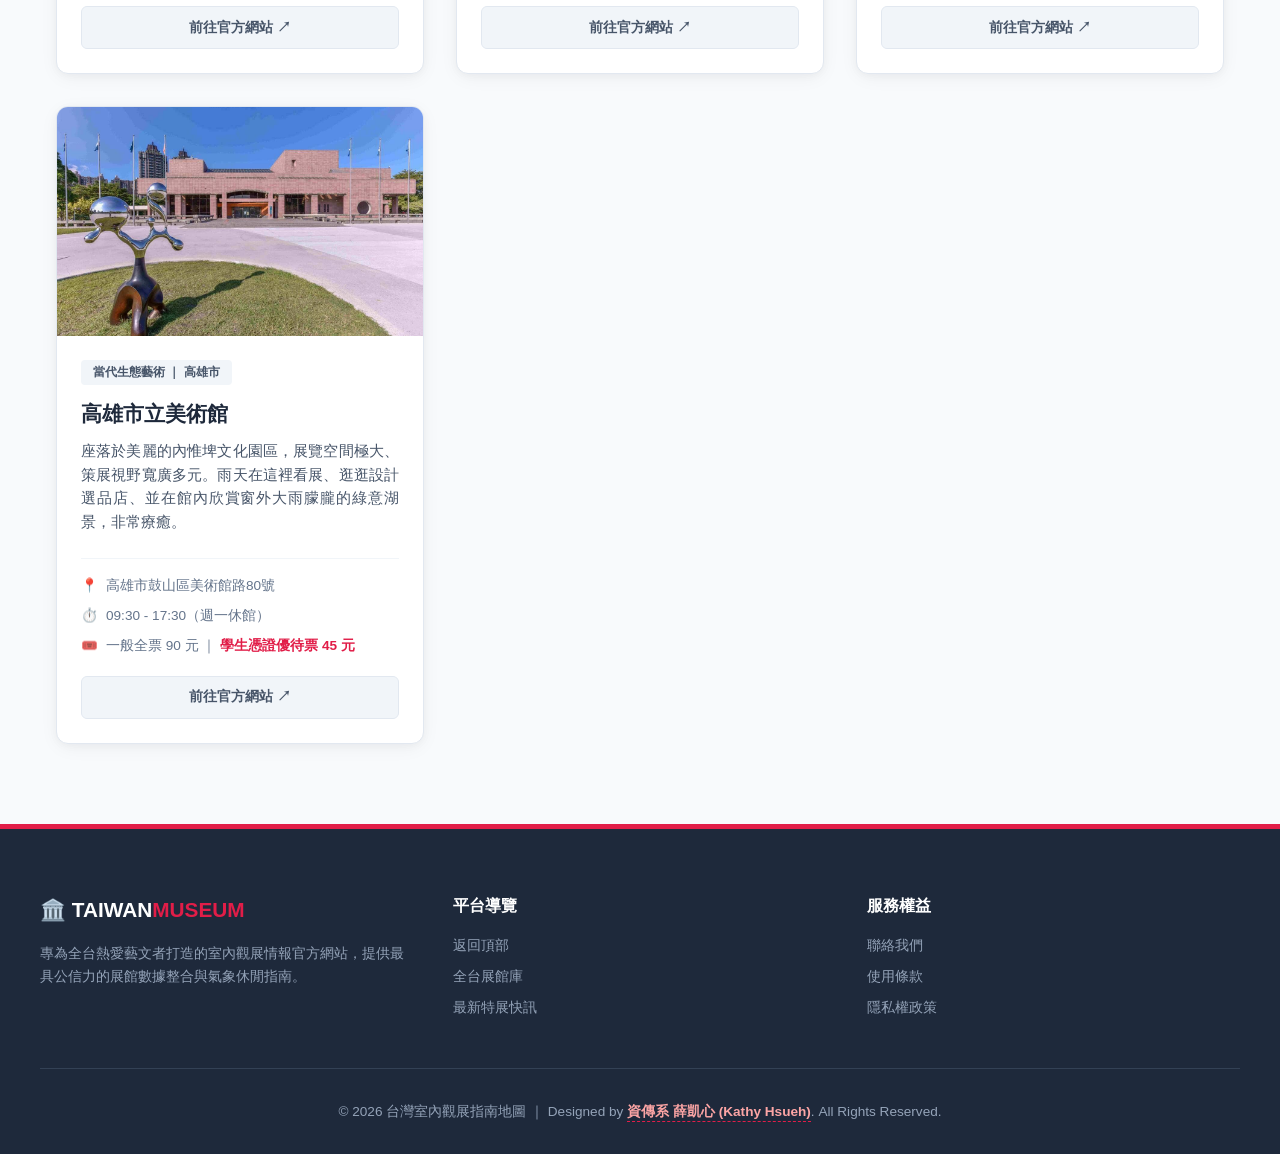
==== commit dc72b3f5: "新增" ====
--- a/rainy-day/index.html
+++ b/rainy-day/index.html
@@ -143,7 +143,7 @@
             box-shadow: 0 6px 20px rgba(225, 29, 72, 0.5);
         }
 
-        /* --- 3. 特色介紹區 (Features) - 4 欄對稱排版 --- */
+        /* --- 3. 特色介紹區 (Features) --- */
         .features {
             max-width: 1200px;
             margin: -4rem auto 4rem auto;
@@ -238,7 +238,7 @@
             color: white;
         }
 
-        /* RWD 網格 */
+        /* 網格與卡片設計 */
         .grid-container {
             display: grid;
             grid-template-columns: repeat(auto-fill, minmax(340px, 1fr));
@@ -261,12 +261,14 @@
             box-shadow: 0 12px 30px -4px rgba(15, 23, 42, 0.12);
         }
 
+        /* 📸 修正圖片橫向放大變形的 CSS 核心 */
         .spot-img {
             width: 100%;
-            height: 230px;
+            aspect-ratio: 16 / 10;        /* 強制維持 16:10 完美比例 */
             background-size: cover;
             background-position: center;
             background-repeat: no-repeat;
+            image-rendering: -webkit-optimize-contrast; /* 防止縮放時圖片模糊 */
         }
 
         .spot-content {
@@ -324,7 +326,6 @@
             font-weight: 600;
         }
 
-        /* 🏛️ 官網外部連結按鈕樣式 */
         .link-btn {
             display: inline-flex;
             align-items: center;
@@ -365,6 +366,10 @@
             margin-bottom: 3rem;
         }
 
+        .footer-brand {
+            grid-column: span 1;
+        }
+
         .footer-brand h3 {
             color: white;
             font-size: 1.3rem;
@@ -398,6 +403,7 @@
             color: white;
         }
 
+        /* 🔗 底部 GitHub 跳轉連結樣式 */
         .footer-bottom {
             max-width: 1200px;
             margin: 0 auto;
@@ -407,6 +413,23 @@
             font-size: 0.85rem;
         }
 
+        .github-link {
+            color: #fca5a5;
+            text-decoration: none;
+            font-weight: 600;
+            border-bottom: 1px dashed var(--accent);
+            padding-bottom: 2px;
+            transition: all 0.2s;
+        }
+
+        .github-link:hover {
+            color: white;
+            border-bottom-style: solid;
+            background-color: rgba(225, 29, 72, 0.2);
+            border-radius: 4px;
+            padding: 2px 6px;
+        }
+
         /* 斷點優化 */
         @media (max-width: 1024px) {
             .features { grid-template-columns: repeat(2, 1fr); margin-top: -2rem; }
@@ -420,6 +443,7 @@
 </head>
 <body>
 
+    <!-- 🌐 1. 導覽列 -->
     <nav class="navbar">
         <div class="nav-container">
             <a href="#" class="nav-logo">🏛️ TAIWAN<span>MUSEUM</span></a>
@@ -431,6 +455,7 @@
         </div>
     </nav>
 
+    <!-- 🌟 2. 官網大氣首頁 Hero Section -->
     <header class="hero">
         <div class="profile-tag">🌧️ 下雨天不知道去哪？開啟你的雨天知性備案</div>
         <h1>全台 10 大博物館<br>室內觀展指南官方網站</h1>
@@ -438,6 +463,7 @@
         <a href="#explore" class="hero-btn">開始探索展館</a>
     </header>
 
+    <!-- 🛠️ 3. 官網特色介紹區 (Features) -->
     <section class="features">
         <div class="feature-card">
             <span class="feature-icon">✨</span>
@@ -461,12 +487,14 @@
         </div>
     </section>
 
+    <!-- 🗺️ 4. 主體功能區：展館探索 -->
     <section id="explore" class="main-section">
         <div class="section-header">
             <h2>全台展館指南庫</h2>
             <p>點選下方按鈕，快速按區域過濾頂級觀展好去處</p>
         </div>
         
+        <!-- 篩選按鈕列 -->
         <div class="filter-bar">
             <button class="filter-btn active" data-target="all">全部展館</button>
             <button class="filter-btn" data-target="north">北部地區</button>
@@ -474,8 +502,10 @@
             <button class="filter-btn" data-target="south">南部地區</button>
         </div>
 
+        <!-- 景點展示網格 -->
         <div class="grid-container" id="gallery">
             
+            <!-- 景點 1 (北部) -->
             <div class="spot-card" data-category="north">
                 <div class="spot-img" style="background-image: url('./images/npm.jpg')"></div>
                 <div class="spot-content">
@@ -491,6 +521,7 @@
                 </div>
             </div>
 
+            <!-- 景點 2 (北部) -->
             <div class="spot-card" data-category="north">
                 <div class="spot-img" style="background-image: url('./images/tfam.jpg')"></div>
                 <div class="spot-content">
@@ -506,6 +537,7 @@
                 </div>
             </div>
 
+            <!-- 景點 3 (北部) -->
             <div class="spot-card" data-category="north">
                 <div class="spot-img" style="background-image: url('./images/ntm.jpg')"></div>
                 <div class="spot-content">
@@ -521,6 +553,7 @@
                 </div>
             </div>
 
+            <!-- 景點 4 (北部) -->
             <div class="spot-card" data-category="north">
                 <div class="spot-img" style="background-image: url('./images/moca.jpg')"></div>
                 <div class="spot-content">
@@ -536,6 +569,7 @@
                 </div>
             </div>
 
+            <!-- 景點 5 (中部) -->
             <div class="spot-card" data-category="central">
                 <div class="spot-img" style="background-image: url('./images/ntmofa.jpg')"></div>
                 <div class="spot-content">
@@ -551,6 +585,7 @@
                 </div>
             </div>
 
+            <!-- 景點 6 (中部) -->
             <div class="spot-card" data-category="central">
                 <div class="spot-img" style="background-image: url('./images/opera.jpg')"></div>
                 <div class="spot-content">
@@ -566,6 +601,7 @@
                 </div>
             </div>
 
+            <!-- 景點 7 (中部) -->
             <div class="spot-card" data-category="central">
                 <div class="spot-img" style="background-image: url('./images/asia-museum.jpg')"></div>
                 <div class="spot-content">
@@ -581,12 +617,13 @@
                 </div>
             </div>
 
+            <!-- 景點 8 (南部) -->
             <div class="spot-card" data-category="south">
                 <div class="spot-img" style="background-image: url('./images/chimei.jpg')"></div>
                 <div class="spot-content">
                     <span class="spot-tag">西洋古典美學 ｜ 台南市</span>
                     <h3 class="spot-title">奇美博物館</h3>
-                    <p class="spot-desc">希臘神殿與凡爾賽宮風格外觀，極致奢華。館內擁有多元、豐富的西洋藝術繪畫、世界名琴、古兵器與逼真動物標本，看展內容橫跨多個領域。</p>
+                    <p class="spot-desc">希臘神殿與凡爾賽宮風格外觀，極致奢華.館內擁有多元、豐富的西洋藝術繪畫、世界名琴、古兵器與逼真動物標本，看展內容橫跨多個領域。</p>
                     <div class="spot-details">
                         <div>📍 <span>台南市仁德區文華路二段66號</span></div>
                         <div>⏱️ <span>09:30 - 17:30（週三休館）</span></div>
@@ -596,6 +633,7 @@
                 </div>
             </div>
 
+            <!-- 景點 9 (南部) -->
             <div class="spot-card" data-category="south">
                 <div class="spot-img" style="background-image: url('./images/nmtl.jpg')"></div>
                 <div class="spot-content">
@@ -611,6 +649,7 @@
                 </div>
             </div>
 
+            <!-- 景點 10 (南部) -->
             <div class="spot-card" data-category="south">
                 <div class="spot-img" style="background-image: url('./images/kmfa.jpg')"></div>
                 <div class="spot-content">
@@ -629,6 +668,7 @@
         </div>
     </section>
 
+    <!-- 🌐 5. 頁尾 (Footer) -->
     <footer>
         <div class="footer-container">
             <div class="footer-brand">
@@ -652,11 +692,13 @@
                 </ul>
             </div>
         </div>
+        <!-- ✅ 這裡完美結合了資傳系與正確的 GitHub 連結！ -->
         <div class="footer-bottom">
-            <p>&copy; 2026 台灣室內觀展指南地圖 ｜ Taiwan Museum Guide. All Rights Reserved.</p>
+            <p>&copy; 2026 台灣室內觀展指南地圖 ｜ Designed by <a href="https://github.com/kathyhsueh" target="_blank" class="github-link">資傳系 薛凱心 (Kathy Hsueh)</a>. All Rights Reserved.</p>
         </div>
     </footer>
 
+    <!-- JavaScript 核心篩選邏輯 -->
     <script>
         document.addEventListener('DOMContentLoaded', () => {
             const buttons = document.querySelectorAll('.filter-btn');
